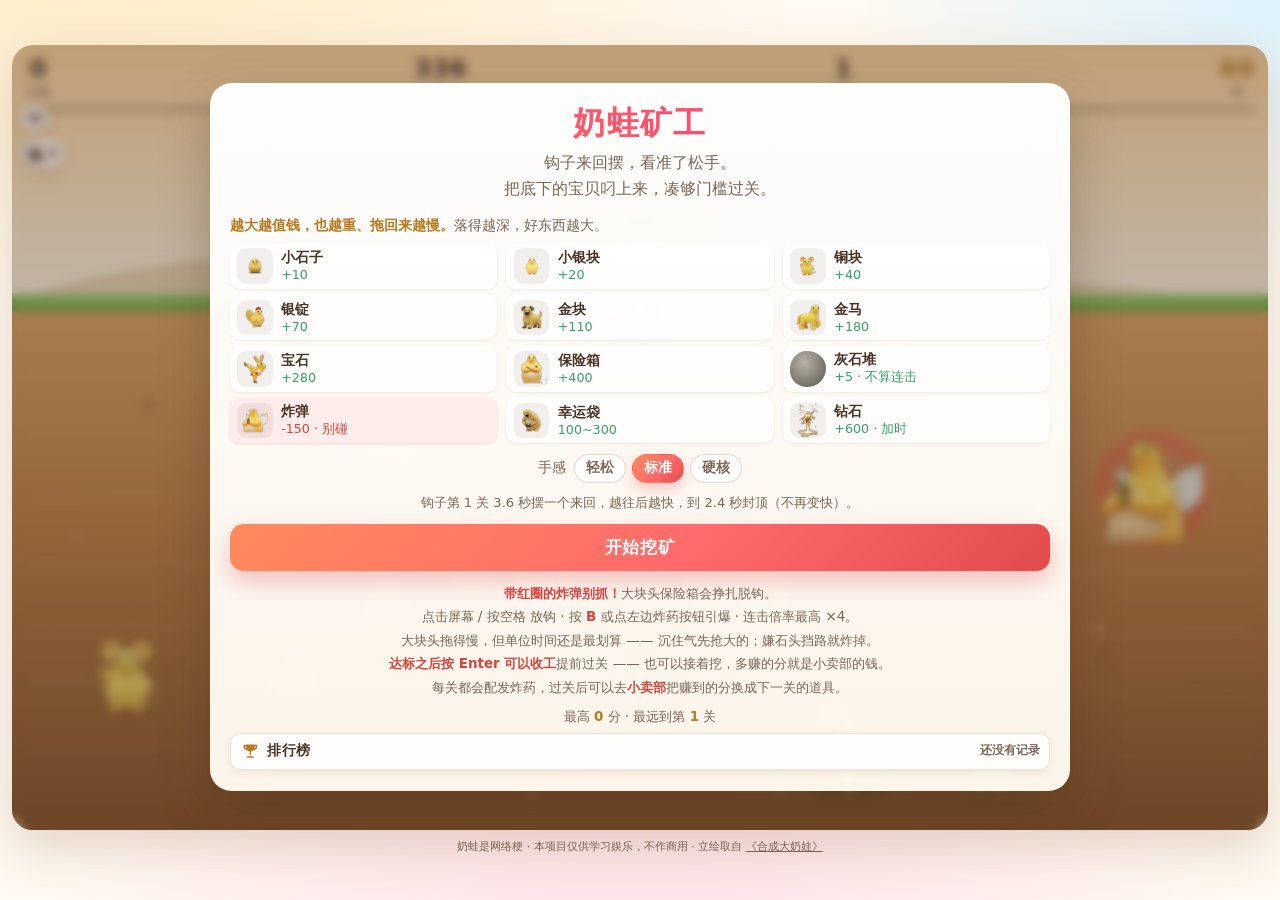
==== miner/index.html @ 50f3e69f "feat: 排行榜给每位玩家随机分一张奶蛙头像 - 头像池取矿区十只立绘，去掉灰石堆（没立绘）和炸弹天使   （语义是"别碰"，顶着它上榜像被扣了 150 分） - 本机玩家那一枚只分配一次、存 lo" ====
<!DOCTYPE html>
<html lang="zh-CN">
<head>
<meta charset="utf-8">
<meta name="viewport" content="width=device-width, initial-scale=1, maximum-scale=1, user-scalable=no, viewport-fit=cover">
<meta name="theme-color" content="#fff9f1">
<meta name="description" content="奶蛙矿工：国民小游戏「黄金矿工」的奶蛙版。甩钩抓宝，天使是炸弹别碰，大块头会挣脱。">
<title>奶蛙矿工 · 奶蛙小游戏</title>
<link rel="icon" type="image/webp" href="../assets/nai/nai01-blob.webp">
<link rel="stylesheet" href="style.css">
</head>
<body>
<div class="page">
  <main class="app">

    <!-- ============ 舞台 ============ -->
    <section class="stage-wrap" id="stageWrap">
      <div class="stage" id="stage">
        <canvas id="cv" role="img" aria-label="奶蛙矿工游戏舞台：奶蛙在洞口甩钩，抓取土层里的宝贝"></canvas>

        <!-- 顶部 HUD（不吃点击） -->
        <div class="hud" id="hud" aria-hidden="true">
          <div class="hud-row">
            <span class="stat"><b id="hudScore">0</b><small>分数</small></span>
            <span class="stat"><b id="hudTarget">0</b><small>目标</small></span>
            <span class="stat"><b id="hudLevel">1</b><small>关卡</small></span>
            <span class="stat time"><b id="hudTime">60</b><small>秒</small></span>
          </div>
          <div class="bar"><i id="barFill"></i></div>
        </div>

        <!-- 连击牌 -->
        <div class="combo-chip" id="comboChip" aria-hidden="true">
          <b id="comboNum">0</b><span>连击</span><em id="comboMult">×1</em>
        </div>

        <!-- 达标 = 可以收工了。
             这既是提示，也是按钮：达标之后玩家自己决定"现在过关"还是"再挖几钩攒小卖部的钱"。
             （旧版达标后只能干等，是玩家反馈里最刺眼的一条。） -->
        <button class="keep-hint" id="keepHint" type="button">
          <span class="kh-tick" aria-hidden="true">✓</span>
          <span class="kh-text">已达标 · 结余 <b id="keepNum">0</b></span>
          <span class="kh-go" id="keepGo">收工过关</span>
          <span class="kh-key" aria-hidden="true">Enter</span>
        </button>

        <!-- 静音开关 -->
        <button class="mute" id="btnMute" type="button" aria-label="静音开关">
          <svg viewBox="0 0 24 24" width="100%" height="100%" aria-hidden="true">
            <path class="mk-body" d="M4 9.5h3.2L12 5.4v13.2L7.2 14.5H4z" />
            <path class="mk-wave1" d="M15.2 9.2a4 4 0 0 1 0 5.6" fill="none" stroke-width="1.8" stroke-linecap="round" />
            <path class="mk-wave2" d="M17.8 6.6a7.6 7.6 0 0 1 0 10.8" fill="none" stroke-width="1.8" stroke-linecap="round" />
            <path class="mk-slash" d="M4.4 4.4l15.2 15.2" fill="none" stroke-width="2" stroke-linecap="round" />
          </svg>
        </button>

        <!-- 炸药：手里拉着东西时按一下，当场炸掉、绳子立刻回来 -->
        <button class="dyn" id="btnDyn" type="button" aria-label="引爆炸药">
          <span class="dyn-body">
            <svg viewBox="0 0 24 24" width="100%" height="100%" aria-hidden="true">
              <path class="dy-bomb" d="M13.4 8.6a6.2 6.2 0 1 1-3.4-1.9" fill="none" stroke-width="2.4" stroke-linecap="round"/>
              <circle class="dy-ball" cx="14.6" cy="15.4" r="6.2" />
              <path class="dy-fuse" d="M10.1 7.4c.6-2 2.2-2.9 3.9-2.1" fill="none" stroke-width="1.8" stroke-linecap="round"/>
              <circle class="dy-spark" cx="14.6" cy="4.6" r="1.5" />
            </svg>
          </span>
          <b id="dynNum">0</b>
          <span class="dyn-tip" id="dynTip">拉着东西时按这里（或 B 键）炸药</span>
        </button>

        <!-- ========== 开始 ========== -->
        <div class="overlay show" id="ovStart">
          <div class="ov-card">
            <div class="ov-title">奶蛙矿工</div>
            <p class="ov-sub">钩子来回摆，看准了松手。<br>把底下的宝贝叼上来，凑够门槛过关。</p>

            <p class="legend-lead"><b>越大越值钱，也越重、拖回来越慢。</b>落得越深，好东西越大。</p>
            <div class="legend" id="legend"></div>

            <div class="preset" id="preset">
              <span class="preset-label">手感</span>
              <button type="button" data-preset="relaxed">轻松</button>
              <button type="button" data-preset="standard" class="on">标准</button>
              <button type="button" data-preset="hard">硬核</button>
            </div>
            <p class="swing-note" id="swingNote"></p>

            <button class="btn primary big" id="btnStart" type="button">开始挖矿</button>
            <p class="ov-hint">
              <b>带红圈的炸弹别抓！</b>大块头保险箱会挣扎脱钩。<br>
              点击屏幕 / 按空格 放钩 · 按 <b>B</b> 或点左边炸药按钮引爆 · 连击倍率最高 ×4。<br>
              大块头拖得慢，但单位时间还是最划算 —— 沉住气先抢大的；嫌石头挡路就炸掉。<br>
              <b>达标之后按 Enter 可以收工</b>提前过关 —— 也可以接着挖，多赚的分就是小卖部的钱。<br>
              每关都会配发炸药，过关后可以去<b>小卖部</b>把赚到的分换成下一关的道具。
            </p>
            <p class="ov-best">最高 <b id="bestScore">0</b> 分 · 最远到第 <b id="bestLevel">1</b> 关</p>

            <button class="lb-entry" id="btnOpenBoard" type="button">
              <span class="lbe-badge" aria-hidden="true">
                <svg viewBox="0 0 24 24" width="100%" height="100%">
                  <path class="lbe-cup" d="M7 4h10v3.1a5 5 0 0 1-10 0V4z"/>
                  <path class="lbe-line" d="M7 5.1H4.9v1.3A3.3 3.3 0 0 0 7.9 9.6M17 5.1h2.1v1.3a3.3 3.3 0 0 1-3 3.2M12 12.1v3.4M8.8 18.6h6.4" fill="none" stroke-width="1.7" stroke-linecap="round"/>
                </svg>
              </span>
              <span class="lbe-txt">排行榜</span>
              <span class="lbe-meta" id="lbMeta">还没有记录</span>
            </button>
          </div>
        </div>

        <!-- ========== 暂停 ========== -->
        <div class="overlay" id="ovPause">
          <div class="ov-card">
            <div class="ov-title">歇一会儿</div>
            <p class="ov-sub">切走页面会自动暂停，回来接着挖。</p>
            <button class="btn primary big" id="btnResume" type="button">继续</button>
            <button class="btn ghost" id="btnQuit" type="button">重开一局</button>
          </div>
        </div>

        <!-- ========== 过关 ========== -->
        <div class="overlay" id="ovClear">
          <div class="ov-card">
            <div class="ov-title win" id="clearTitle">过关！</div>
            <p class="ov-sub" id="clearSub"></p>
            <div class="tally" id="clearTally"></div>
            <button class="btn primary big" id="btnNext" type="button">下一关</button>
          </div>
        </div>

        <!-- ========== 结束 ========== -->
        <div class="overlay" id="ovOver">
          <div class="ov-card">
            <div class="ov-title lose">没达标</div>
            <p class="ov-sub" id="overSub"></p>

            <!-- 上榜区：一局结束只记一条。没起过名的人在这里留名，
                 起过名的就直接显示名次（名字存在本机，下次自动沿用）。 -->
            <div class="lb-save" id="overLb">
              <div class="lb-save-top">
                <span class="lb-badge" id="overRankBadge">#1</span>
                <span class="ava lb-ava" id="overAva" aria-hidden="true"></span>
                <span class="lb-save-txt" id="overRankTxt"></span>
                <button class="lb-link" id="btnOverBoard" type="button">看榜</button>
              </div>
              <div class="lb-name-row" id="overNameRow">
                <input class="lb-name-input" id="overNameInput" type="text" maxlength="8"
                       placeholder="留个名，这条就算你的" autocomplete="off" spellcheck="false"
                       enterkeyhint="done" aria-label="你的名字">
                <button class="lb-save-btn" id="btnSaveName" type="button">上榜</button>
              </div>
              <p class="lb-name-hint" id="overNameHint"></p>
            </div>

            <div class="tally" id="overTally"></div>
            <p class="ov-best" id="overBest"></p>
            <button class="btn primary big" id="btnAgain" type="button">再来一局</button>
          </div>
        </div>

        <!-- ========== 排行榜 ==========
             三个榜看同一份记录，只是排序键不同（总分 / 关卡 / 连击）。
             名字是全机共用的一枚，改名会连带把"我的"记录一起改 ——
             否则改完名旧成绩还挂在旧名下，像两个人。
             头像同理但更硬：只在本机分配一次，跟着名字走、不随改名换脸。 -->
        <div class="overlay" id="ovBoard">
          <div class="ov-card">
            <div class="ov-title board">排行榜</div>
            <p class="ov-sub">这台设备上的成绩 · 一局记一条 · 头像随机分配</p>

            <div class="board-name">
              <span class="ava board-ava" id="boardAva" aria-hidden="true"></span>
              <label for="boardNameInput">我的名字</label>
              <input class="board-name-input" id="boardNameInput" type="text" maxlength="8"
                     placeholder="还没起名" autocomplete="off" spellcheck="false"
                     enterkeyhint="done">
              <span class="board-name-note" id="boardNameNote">改完自动保存</span>
            </div>

            <div class="board-tabs" id="boardTabs" role="tablist">
              <button type="button" data-board="score" class="on" role="tab">总分</button>
              <button type="button" data-board="level" role="tab">关卡</button>
              <button type="button" data-board="combo" role="tab">连击</button>
            </div>

            <ol class="board-list" id="boardList"></ol>
            <p class="board-empty" id="boardEmpty">榜上还是空的 —— 打完一局就会有一条。</p>

            <button class="btn primary" id="btnBoardClose" type="button">回去挖矿</button>
          </div>
        </div>

        <!-- ========== 小卖部 ========== -->
        <div class="overlay" id="ovShop">
          <div class="ov-card">
            <div class="ov-title shop">小卖部</div>
            <p class="ov-sub" id="shopSub"></p>

            <div class="shop-wallet">
              <span>手里 <b id="shopWallet">0</b></span>
              <span>门槛 <b id="shopTarget">0</b></span>
              <span class="hl">能动用 <b id="shopBudget">0</b></span>
            </div>

            <div class="shop-list" id="shopList"></div>

            <p class="shop-note">
              买的就是<b>手里的分</b>，而分就是门槛 —— 所以买得越多，达标越慢。
              东西也<b>只顶下一关</b>，不是永久升级。<br>
              一共花掉 <b id="shopSpent">0</b> 分 · 下一关会带 <b id="shopDyn">0</b> 发炸药。
            </p>

            <button class="btn primary big" id="btnShopGo" type="button">出发，进下一关</button>
          </div>
        </div>
      </div>
    </section>

    <p class="foot">
      奶蛙是网络梗 · 本项目仅供学习娱乐，不作商用 · 立绘取自
      <a href="https://yhsome.github.io/BigNaiWa/" target="_blank" rel="noopener">《合成大奶娃》</a>
    </p>
  </main>
</div>

<script src="../common/sfx.js"></script>
<script src="logic.js"></script>
<script src="game.js"></script>
</body>
</html>
---- miner/style.css ----
/* ============================================================
 * 奶蛙矿工 · 样式
 * 舞台比例由 JS 按布局写进 --arw / --arh：
 *   竖屏（手机）= 720 × 1280，横屏（电脑）= 1280 × 800。
 * 内部一律用 em 排版，em 的基准由 game.js 按舞台实际像素设置
 * → 任何屏幕比例都不变形，且横屏不会变成一坨巨大字号。
 * ============================================================ */

:root {
  --ink: #4a3325;
  --ink-soft: #7a6556;
  --cream: #fff7ec;
  --brand: #ff6b6b;
  --brand-dark: #e14b4b;
  --gold: #e8a33d;
  --gold-dark: #b97a1f;
  --good: #35a06b;
  --bad: #d8453f;
}

* { box-sizing: border-box; }
html, body { margin: 0; height: 100%; }
body {
  color: var(--ink);
  font-family: "PingFang SC", "Hiragino Sans GB", "Microsoft YaHei", system-ui, -apple-system, "Segoe UI", Roboto, sans-serif;
  background:
    radial-gradient(1200px 700px at 8% -12%, #ffe9bd 0%, transparent 60%),
    radial-gradient(900px 600px at 104% -6%, #d5f0ff 0%, transparent 55%),
    radial-gradient(1000px 780px at 50% 118%, #ffdbe6 0%, transparent 62%),
    #fff9f1;
  background-attachment: fixed;
  -webkit-text-size-adjust: 100%;
  overflow: hidden;
}

.page {
  height: 100dvh;
  display: flex;
  align-items: center;
  justify-content: center;
  padding: max(8px, env(safe-area-inset-top)) 10px max(8px, env(safe-area-inset-bottom));
}
.app {
  display: flex;
  flex-direction: column;
  align-items: center;
  gap: 0.5em;
  max-height: 100%;
}
.stage-wrap { display: flex; justify-content: center; }

/* ---------- 舞台 ---------- */
.stage {
  --arw: 720;
  --arh: 1280;
  position: relative;
  aspect-ratio: var(--arw) / var(--arh);
  height: min(calc(100dvh - 74px), calc((100vw - 24px) * var(--arh) / var(--arw)));
  width: auto;
  font-size: 18px;                 /* JS 会按舞台像素覆盖 */
  border-radius: 1.1em;
  overflow: hidden;
  box-shadow: 0 18px 50px rgba(126, 84, 44, .22), 0 0 0 1px rgba(255, 255, 255, .8) inset;
  touch-action: none;              /* 禁掉滑动/双击缩放，手感干净 */
  -webkit-user-select: none; user-select: none;
  -webkit-tap-highlight-color: transparent;
  cursor: pointer;
}
.stage canvas { display: block; width: 100%; height: 100%; }

/* ---------- HUD ---------- */
.hud {
  position: absolute; left: 0; right: 0; top: 0;
  padding: 0.55em 0.7em 0;
  pointer-events: none;
}
.hud-row { display: flex; align-items: flex-end; justify-content: space-between; gap: 0.4em; }
.stat { display: flex; flex-direction: column; align-items: center; line-height: 1.1; }
.stat b {
  font-size: 1.35em; font-weight: 700; letter-spacing: .01em;
  color: #4a3325; text-shadow: 0 1px 0 rgba(255, 255, 255, .9);
  font-variant-numeric: tabular-nums;
}
.stat small { font-size: .68em; color: var(--ink-soft); margin-top: .15em; }
.stat.time b { color: var(--gold-dark); }
.stat.time.urgent b { color: var(--bad); }
.stat.time.urgent { animation: breathe .7s ease-in-out infinite; }

.bar {
  margin-top: 0.35em; height: 0.55em; border-radius: 99px;
  background: rgba(74, 51, 37, .16);
  box-shadow: inset 0 1px 2px rgba(74, 51, 37, .18);
  overflow: hidden;
}
.bar i {
  display: block; height: 100%; width: 0;
  border-radius: 99px;
  background: linear-gradient(90deg, #ffc46b, var(--gold) 60%, var(--gold-dark));
  transition: width .22s cubic-bezier(.22, 1, .36, 1);
}
.bar.full i { background: linear-gradient(90deg, #7ddfa8, var(--good)); }

/* ---------- 连击牌 ---------- */
.combo-chip {
  position: absolute; right: 0.7em; top: 4.5em;
  display: flex; align-items: baseline; gap: .18em;
  padding: .28em .6em; border-radius: 99px;
  background: rgba(255, 255, 255, .92);
  color: var(--brand-dark);
  font-size: .8em; font-weight: 700;
  box-shadow: 0 6px 16px rgba(126, 84, 44, .18);
  opacity: 0; transform: scale(.7) translateY(-4px);
  transition: opacity .18s, transform .18s cubic-bezier(.22, 1, .36, 1);
  pointer-events: none;
}
.combo-chip.show { opacity: 1; transform: scale(1) translateY(0); }
.combo-chip b { font-size: 1.5em; color: var(--brand); font-variant-numeric: tabular-nums; }
.combo-chip em {
  font-style: normal; font-size: .95em; color: #fff;
  background: linear-gradient(135deg, #ff8a5b, var(--brand) 55%, var(--brand-dark));
  padding: .1em .45em; border-radius: 99px; margin-left: .15em;
}
.combo-chip.hot { animation: pop .28s ease-out; }

/* ---------- 静音 ---------- */
.mute {
  position: absolute; left: 0.7em; top: 4.5em;
  width: 2em; height: 2em; padding: .32em;
  border: 0; border-radius: 50%; cursor: pointer;
  background: rgba(255, 255, 255, .9);
  box-shadow: 0 6px 16px rgba(126, 84, 44, .18);
}
.mute .mk-body { fill: var(--ink); }
.mute .mk-wave1, .mute .mk-wave2 { stroke: var(--ink); }
.mute .mk-slash { stroke: var(--bad); opacity: 0; }
.mute.off .mk-wave1, .mute.off .mk-wave2 { opacity: 0; }
.mute.off .mk-slash { opacity: 1; }

/* ---------- 炸药 ---------- */
/*
 * 放在静音下面，都在"天空"里（天空没有可抓的东西），
 * 这样按钮绝不会盖住土层里的宝物导致误抓。
 */
.dyn {
  position: absolute; left: 0.7em; top: 7.1em;
  display: flex; align-items: center; gap: .12em;
  padding: .3em .55em .3em .3em; border: 0; cursor: pointer;
  border-radius: 99px;
  background: rgba(255, 255, 255, .9);
  box-shadow: 0 6px 16px rgba(126, 84, 44, .18);
  transition: transform .16s cubic-bezier(.22, 1, .36, 1), box-shadow .16s, background .16s;
}
.dyn .dyn-body { width: 1.5em; height: 1.5em; display: block; }
.dyn .dy-ball { fill: #4a3325; }
.dyn .dy-bomb, .dyn .dy-fuse { stroke: #4a3325; }
.dyn .dy-spark { fill: var(--gold); }
.dyn b {
  font-size: .95em; font-weight: 700; color: var(--ink);
  font-variant-numeric: tabular-nums; min-width: .8em; text-align: center;
}
/* 手里拉着东西 → 亮起来（"现在按有用"的提示） */
.dyn.armed {
  background: linear-gradient(135deg, #ffd66b, #ff9f43);
  box-shadow: 0 0 0 3px rgba(255, 159, 67, .45), 0 8px 20px rgba(225, 120, 20, .35);
  animation: dynPulse 1s ease-in-out infinite;
}
.dyn.armed .dy-ball { fill: #7a3b06; }
.dyn.armed .dy-bomb, .dyn.armed .dy-fuse { stroke: #7a3b06; }
.dyn.armed b { color: #7a3b06; }
.dyn.armed .dy-spark { fill: #fff3c4; }
/* 用光了 */
.dyn.empty { opacity: .45; cursor: not-allowed; }
/* 空响（手里没东西 / 没子弹了）：抖一下 */
.dyn.nope { animation: dynNope .3s ease-out; }

.dyn-tip {
  position: absolute; left: 0; top: 2.3em;
  white-space: nowrap; font-size: .6em; font-weight: 600;
  color: var(--ink-soft); background: rgba(255, 255, 255, .92);
  padding: .3em .5em; border-radius: .5em;
  box-shadow: 0 4px 12px rgba(126, 84, 44, .16);
  opacity: 0; pointer-events: none; transition: opacity .2s;
}
.dyn.nope .dyn-tip { opacity: 1; }

/* ---------- 达标 / 收工按钮 ----------
 * 一个东西两个身份：既是"你已经达标了"的提示，也是"提前结束这一关"的按钮。
 * 所以它必须是 button（能点、能聚焦、能 hover），不能是原来的那个 div。 */
.keep-hint {
  position: absolute; left: 50%; top: 5.5em; transform: translate(-50%, -6px);
  display: flex; align-items: center; gap: .45em;
  padding: .3em .4em .3em .75em; border: 0; border-radius: 99px;
  background: rgba(53, 160, 107, .95);
  color: #fff; font: inherit; font-size: .66em; font-weight: 700;
  white-space: nowrap; cursor: pointer;
  box-shadow: 0 6px 16px rgba(53, 160, 107, .32);
  opacity: 0; pointer-events: none;
  transition: opacity .22s, transform .22s cubic-bezier(.22, 1, .36, 1), box-shadow .18s;
  z-index: 3;
}
.keep-hint.show {
  opacity: 1; pointer-events: auto; transform: translate(-50%, 0);
  animation: cashReady .9s ease-in-out .25s 3;   /* 只闪三下，不永久抖 —— 别抢画面 */
}
.keep-hint:hover { box-shadow: 0 8px 22px rgba(53, 160, 107, .5); }
.keep-hint:active { transform: translate(-50%, 1px) scale(.985); }
.keep-hint b { color: #fff8c9; font-variant-numeric: tabular-nums; }
/* 锁上：分数够了但"本关的活儿"还没干完（吃老本的盈余顶不了） */
.keep-hint.locked {
  background: rgba(96, 104, 118, .95);
  box-shadow: 0 6px 16px rgba(0, 0, 0, .22);
  cursor: default; animation: none;
}
.keep-hint.locked .kh-go { background: rgba(255, 255, 255, .18); color: #eef2f6; }
.keep-hint.locked .kh-key { display: none; }
.kh-tick { font-size: 1.05em; line-height: 1; }
.kh-go {
  padding: .22em .7em; border-radius: 99px;
  background: #fff8c9; color: #17603f;
  font-weight: 800; letter-spacing: .02em;
}
.kh-key {
  padding: .18em .45em; border-radius: .4em;
  background: rgba(0, 0, 0, .2); color: rgba(255, 255, 255, .8);
  font-size: .82em; font-weight: 700; letter-spacing: .04em;
}
@keyframes cashReady {
  0%, 100% { transform: translate(-50%, 0) scale(1); }
  50% { transform: translate(-50%, 0) scale(1.045); }
}

/* ---------- 动画 ---------- */
@keyframes dynNope {
  0%, 100% { transform: translateX(0); }
  25% { transform: translateX(-3px) rotate(-4deg); }
  75% { transform: translateX(3px) rotate(4deg); }
}
@keyframes dynPulse {
  0%, 100% { transform: scale(1); }
  50% { transform: scale(1.07); }
}

/* ---------- 覆盖层 ---------- */
.overlay {
  position: absolute; inset: 0;
  display: none; align-items: center; justify-content: center;
  padding: 0.9em;
  background: rgba(74, 51, 37, .34);
  -webkit-backdrop-filter: blur(5px); backdrop-filter: blur(5px);
  z-index: 5;
}
.overlay.show { display: flex; }
.ov-card {
  width: 100%; max-height: 100%; overflow-y: auto;
  padding: 1.1em 1.05em 1.15em;
  border-radius: 1.15em;
  background: linear-gradient(180deg, rgba(255, 255, 255, .98), rgba(255, 248, 238, .98));
  box-shadow: 0 20px 50px rgba(70, 44, 20, .3);
  text-align: center;
  animation: cardIn .3s cubic-bezier(.22, 1, .36, 1);
}
.ov-title {
  font-size: 1.7em; font-weight: 700; letter-spacing: .04em; line-height: 1.2;
  background: linear-gradient(100deg, #ff7a59, #ff4d6d 55%, #b13bff);
  -webkit-background-clip: text; background-clip: text; color: transparent;
}
.ov-title.win { background: linear-gradient(100deg, #4fc78a, #1d9e75 60%, #0f6e56); -webkit-background-clip: text; background-clip: text; }
.ov-title.lose { background: linear-gradient(100deg, #ff8f6b, #e14b4b 60%, #a32d2d); -webkit-background-clip: text; background-clip: text; }
.ov-sub { margin: .5em 0 .75em; font-size: .84em; line-height: 1.66; color: var(--ink-soft); }

/* 图鉴 */
.legend-lead {
  margin: 0 0 .45em; font-size: .76em; line-height: 1.6;
  color: var(--ink-soft); text-align: left;
}
.legend-lead b { color: var(--gold-dark); }
.legend {
  display: grid; grid-template-columns: 1fr 1fr; gap: .3em .5em;
  margin: 0 0 .55em; text-align: left;
}
.legend li {
  display: flex; align-items: center; gap: .45em;
  padding: .28em .4em; border-radius: .55em;
  background: rgba(255, 255, 255, .8);
  box-shadow: 0 1px 3px rgba(126, 84, 44, .1);
}
.legend .thumb {
  flex: 0 0 auto; width: 1.9em; height: 1.9em;
  display: grid; place-items: center; border-radius: .5em;
  overflow: hidden;
  /* 图例在白卡上，立绘偏浅色，不垫底会糊成一片。
     这里只垫一层极淡的中性暖灰（不是彩色底板），只为让轮廓看得清。 */
  background: rgba(74, 51, 37, .075);
}
/* 盒子里图片的大小按体型走（JS 给 width/height 百分比）：越值钱的那格填得越满 */
.legend .thumb img { object-fit: contain; }
.legend .thumb.rock {
  background: radial-gradient(ellipse at 40% 32%, #b9b3a6, #6f6a5f 78%) !important;
  border-radius: 46% 54% 52% 48% / 52% 48% 54% 46%;
}
.legend .txt { display: flex; flex-direction: column; min-width: 0; }
.legend .txt b { font-size: .74em; font-weight: 700; white-space: nowrap; overflow: hidden; text-overflow: ellipsis; }
.legend .txt small { font-size: .68em; color: var(--ink-soft); }
.legend .txt small.plus { color: var(--good); }
.legend .txt small.minus { color: var(--bad); }
.legend li.danger { background: rgba(255, 236, 236, .95); box-shadow: 0 1px 3px rgba(216, 69, 63, .18); }

/* 摆动速度说明（开始页） */
.swing-note {
  margin: -.35em 0 .75em; font-size: .7em; line-height: 1.6; color: var(--ink-soft);
}

/* 手感档位 */
.preset {
  display: flex; align-items: center; justify-content: center; gap: .3em;
  margin: 0 0 .8em;
}
.preset-label { font-size: .74em; color: var(--ink-soft); margin-right: .15em; }
.preset button {
  font: inherit; font-size: .75em; font-weight: 600;
  padding: .32em .8em; border-radius: 99px; cursor: pointer;
  border: 1px solid rgba(126, 84, 44, .22);
  background: #fff; color: var(--ink-soft);
  transition: all .2s;
}
.preset button.on {
  color: #fff; border-color: transparent;
  background: linear-gradient(135deg, #ff8a5b, var(--brand) 55%, var(--brand-dark));
  box-shadow: 0 6px 14px rgba(225, 75, 75, .3);
}

/* 按钮 */
.btn {
  display: block; width: 100%; font: inherit;
  padding: .68em 1em; border: 0; border-radius: .8em; cursor: pointer;
  font-size: .92em; font-weight: 700; letter-spacing: .04em;
  transition: transform .18s cubic-bezier(.22, 1, .36, 1), box-shadow .18s;
}
.btn.primary {
  color: #fff;
  background: linear-gradient(135deg, #ff8a5b, var(--brand) 55%, var(--brand-dark));
  box-shadow: 0 10px 22px rgba(225, 75, 75, .32);
}
.btn.primary:active { transform: scale(.97); }
.btn.big { animation: breathe 2.4s ease-in-out infinite; }
.btn.ghost {
  margin-top: .45em; color: var(--ink-soft); background: rgba(126, 84, 44, .09);
  font-size: .82em; font-weight: 600;
}
.btn:focus-visible { outline: 3px solid var(--brand); outline-offset: 2px; }

.ov-hint { margin: .8em 0 0; font-size: .72em; line-height: 1.75; color: var(--ink-soft); }
.ov-hint b { color: var(--bad); }
.ov-best { margin: .6em 0 0; font-size: .72em; color: var(--ink-soft); }
.ov-best b { color: var(--gold-dark); }

/* 战报 */
.tally {
  display: grid; grid-template-columns: 1fr 1fr; gap: .35em .5em;
  margin: .2em 0 .9em;
}
.tally span {
  display: flex; align-items: baseline; justify-content: space-between;
  gap: .3em; padding: .38em .55em; border-radius: .5em;
  background: rgba(126, 84, 44, .07);
  font-size: .72em; color: var(--ink-soft);
}
.tally span b { font-size: 1.25em; color: var(--ink); font-variant-numeric: tabular-nums; }
.tally span.good b { color: var(--good); }
.tally span.bad b { color: var(--bad); }

.foot {
  margin: 0; font-size: 11px; line-height: 1.6; color: var(--ink-soft);
  text-align: center; max-width: 100%;
}
.foot a { color: inherit; }

/* ---------- 小卖部 ---------- */
.ov-title.shop {
  background: linear-gradient(100deg, #f0a93b, #d98324 55%, #a95f12);
  -webkit-background-clip: text; background-clip: text;
}
.shop-wallet {
  display: flex; justify-content: space-between; gap: .4em;
  margin: 0 0 .7em; padding: .42em .6em; border-radius: .6em;
  background: rgba(126, 84, 44, .08);
  font-size: .74em; color: var(--ink-soft);
}
.shop-wallet b { color: var(--ink); font-variant-numeric: tabular-nums; }
.shop-wallet .hl { color: var(--gold-dark); }
.shop-wallet .hl b { color: var(--gold-dark); }

.shop-list { display: grid; grid-template-columns: 1fr; gap: .5em; margin: 0 0 .7em; text-align: left; }
.shop-item {
  padding: .6em .7em .65em; border-radius: .7em;
  background: rgba(255, 255, 255, .92);
  box-shadow: 0 2px 8px rgba(126, 84, 44, .12);
  border: 1px solid rgba(126, 84, 44, .1);
}
.shop-item.off { opacity: .62; }
.si-head { display: flex; align-items: center; gap: .4em; }
.si-head b { font-size: .86em; font-weight: 700; }
.si-tag {
  font-style: normal; font-size: .62em; font-weight: 700; color: #fff;
  background: linear-gradient(135deg, #ffb347, #e8912a);
  padding: .12em .45em; border-radius: 99px;
}
.si-owned { font-size: .64em; color: var(--good); font-weight: 700; }
.si-price {
  margin-left: auto; font-size: .84em; font-weight: 700; color: var(--gold-dark);
  font-variant-numeric: tabular-nums;
}
.si-price i { font-style: normal; font-size: .78em; margin-right: .05em; }
.si-desc { margin: .35em 0 0; font-size: .72em; line-height: 1.6; color: var(--ink); }
.si-hint { margin: .2em 0 0; font-size: .66em; line-height: 1.55; color: var(--ink-soft); }
.si-why { margin: .22em 0 0; font-size: .66em; line-height: 1.5; color: var(--bad); }
.si-buy {
  display: block; width: 100%; margin-top: .5em;
  font: inherit; font-size: .76em; font-weight: 700; letter-spacing: .04em;
  padding: .42em 1em; border: 0; border-radius: .6em; cursor: pointer;
  color: #fff; background: linear-gradient(135deg, #ffb347, #e8912a);
  box-shadow: 0 6px 14px rgba(232, 145, 42, .3);
  transition: transform .16s cubic-bezier(.22, 1, .36, 1), box-shadow .16s;
}
.si-buy:active { transform: scale(.97); }
.si-buy.off {
  background: rgba(126, 84, 44, .12); color: var(--ink-soft);
  box-shadow: none; cursor: not-allowed;
}
.shop-note {
  margin: 0 0 .8em; font-size: .68em; line-height: 1.7;
  color: var(--ink-soft); text-align: left;
}
.shop-note b { color: var(--gold-dark); }

/* ---------- 排行榜 ----------
 * 两个入口共用一套视觉：开始页底部一枚胶囊（排行榜），结算卡上一块上榜区。
 * 榜单本身是 <ol>，名次用圆牌而不是"1."—— 数字列表在窄屏上容易被挤成两行。
 */
.lb-entry {
  display: flex; align-items: center; gap: .45em;
  width: 100%; margin: .55em 0 0; padding: .5em .7em;
  font: inherit; font-size: .74em; color: var(--ink);
  background: rgba(255, 255, 255, .9);
  border: 1px solid rgba(126, 84, 44, .16);
  border-radius: .7em; cursor: pointer;
  box-shadow: 0 2px 8px rgba(126, 84, 44, .1);
  transition: transform .16s cubic-bezier(.22, 1, .36, 1), box-shadow .16s, border-color .16s;
}
.lb-entry:hover { border-color: rgba(232, 163, 61, .5); box-shadow: 0 6px 16px rgba(126, 84, 44, .16); }
.lb-entry:active { transform: scale(.985); }
.lb-entry:focus-visible { outline: 3px solid var(--brand); outline-offset: 2px; }
.lbe-badge { flex: 0 0 auto; width: 1.5em; height: 1.5em; color: var(--gold-dark); }
.lbe-cup { fill: currentColor; }
.lbe-line { stroke: currentColor; }
.lbe-txt { font-weight: 700; letter-spacing: .04em; }
.lbe-meta {
  margin-left: auto; min-width: 0;
  font-size: .86em; font-weight: 600; color: var(--ink-soft);
  white-space: nowrap; overflow: hidden; text-overflow: ellipsis;
}

/* ---------- 玩家头像 ----------
   十张奶蛙立绘全是黄色系，靠圆底那层 tint 区分（tint 取自矿区里同一只蛙）；
   立绘自带一点底部投影，稍微放大一点填满圆，不然四周留一圈空。 */
.ava {
  flex: 0 0 auto; position: relative;
  width: 1.8em; height: 1.8em; display: block; overflow: hidden;
  border-radius: 50%;
  background: radial-gradient(circle at 34% 26%, #fff 0%, var(--ava-tint, #ffe6a8) 76%);
  box-shadow: 0 0 0 1px rgba(126, 84, 44, .16) inset, 0 1px 3px rgba(126, 84, 44, .18);
}
.ava img {
  position: absolute; left: 50%; top: 52%;
  width: 124%; height: 124%;
  transform: translate(-50%, -50%);
  object-fit: contain; display: block;
}

/* 结算卡上的上榜区 */
.lb-save {
  margin: 0 0 .8em; padding: .6em .65em;
  border-radius: .7em; text-align: left;
  background: linear-gradient(180deg, rgba(255, 247, 231, .98), rgba(255, 251, 243, .98));
  border: 1px solid rgba(232, 163, 61, .3);
}
.lb-save.podium {
  background: linear-gradient(180deg, #fff4d6, #fffaf0);
  box-shadow: 0 0 0 1px rgba(232, 163, 61, .45) inset, 0 6px 18px rgba(232, 163, 61, .18);
}
.lb-save-top { display: flex; align-items: center; gap: .45em; }
/* 结算卡窄，头像比榜单行小一号，别把名次文案挤成两行 */
.lb-ava { width: 1.5em; height: 1.5em; }
.lb-badge {
  flex: 0 0 auto; min-width: 2.4em; padding: .12em .35em;
  border-radius: 99px; text-align: center;
  font-size: .68em; font-weight: 800; letter-spacing: .02em;
  font-variant-numeric: tabular-nums;
  color: #7a4a06; background: linear-gradient(135deg, #ffd76b, #e8a33d);
  box-shadow: 0 2px 6px rgba(232, 163, 61, .35);
}
.lb-badge.none { color: var(--ink-soft); background: rgba(126, 84, 44, .12); box-shadow: none; }
/* 名次徽章跟榜单里的圆牌同色：金 / 银 / 铜 / 其余中性 —— 第 7 名不该顶着一块金牌 */
.lb-badge.silver { color: #48525c; background: linear-gradient(135deg, #e6eaef, #b9c2ca); box-shadow: 0 2px 6px rgba(140, 150, 160, .3); }
.lb-badge.bronze { color: #6b3d18; background: linear-gradient(135deg, #f2d0a9, #c98d5a); box-shadow: 0 2px 6px rgba(201, 141, 90, .3); }
.lb-badge.plain { color: var(--ink-soft); background: rgba(126, 84, 44, .12); box-shadow: none; }
.lb-save-txt { flex: 1 1 auto; min-width: 0; font-size: .72em; font-weight: 600; color: var(--ink); line-height: 1.4; }
.lb-save-txt b { color: var(--gold-dark); font-variant-numeric: tabular-nums; }
.lb-link {
  flex: 0 0 auto; font: inherit; font-size: .64em; font-weight: 700;
  color: var(--ink-soft); background: none; border: 0; cursor: pointer;
  padding: .3em .2em; text-decoration: underline; text-underline-offset: .18em;
}
.lb-link:hover { color: var(--gold-dark); }

.lb-name-row { display: flex; gap: .35em; margin-top: .5em; }
.lb-name-row[hidden] { display: none; }
.lb-name-input, .board-name-input {
  flex: 1 1 auto; min-width: 0;
  font: inherit; font-size: .76em; color: var(--ink);
  padding: .45em .6em; border-radius: .55em;
  border: 1px solid rgba(126, 84, 44, .22);
  background: #fff; outline: none;
  transition: border-color .16s, box-shadow .16s;
}
.lb-name-input::placeholder, .board-name-input::placeholder { color: rgba(122, 101, 86, .6); }
.lb-name-input:focus, .board-name-input:focus {
  border-color: var(--gold); box-shadow: 0 0 0 3px rgba(232, 163, 61, .18);
}
.lb-name-input.bad { border-color: var(--bad); animation: dynNope .3s ease-out; }
.lb-save-btn {
  flex: 0 0 auto; font: inherit; font-size: .74em; font-weight: 700; letter-spacing: .02em;
  padding: .45em .9em; border: 0; border-radius: .55em; cursor: pointer; color: #fff;
  background: linear-gradient(135deg, #ffb347, #e8912a);
  box-shadow: 0 4px 12px rgba(232, 145, 42, .3);
}
.lb-save-btn:active { transform: scale(.97); }
.lb-name-hint { margin: .38em 0 0; font-size: .62em; line-height: 1.55; color: var(--ink-soft); }

/* 排行榜浮层 */
.ov-title.board {
  background: linear-gradient(100deg, #ffb347, #e8912a 55%, #b26a12);
  -webkit-background-clip: text; background-clip: text;
}
.board-name {
  display: flex; align-items: center; gap: .4em;
  margin: 0 0 .6em; padding: .35em .5em;
  border-radius: .6em; background: rgba(126, 84, 44, .07);
}
.board-name label { flex: 0 0 auto; font-size: .68em; font-weight: 700; color: var(--ink-soft); }
.board-ava { width: 1.65em; height: 1.65em; }
.board-name-input { font-size: .74em; padding: .35em .55em; }
.board-name-note { flex: 0 0 auto; font-size: .6em; color: var(--ink-soft); }

.board-tabs { display: flex; gap: .25em; margin: 0 0 .55em; padding: .22em; border-radius: 99px; background: rgba(126, 84, 44, .09); }
.board-tabs button {
  flex: 1 1 0; font: inherit; font-size: .72em; font-weight: 700;
  padding: .34em .2em; border: 0; border-radius: 99px; cursor: pointer;
  color: var(--ink-soft); background: transparent; transition: all .18s;
}
.board-tabs button.on {
  color: #fff;
  background: linear-gradient(135deg, #ffb347, #e8912a);
  box-shadow: 0 4px 10px rgba(232, 145, 42, .28);
}

.board-list { list-style: none; margin: 0 0 .7em; padding: 0; display: grid; gap: .28em; text-align: left; }
.bl-row {
  display: flex; align-items: center; gap: .42em;
  padding: .34em .5em; border-radius: .55em;
  background: rgba(126, 84, 44, .055);
}
.bl-row.me { background: linear-gradient(90deg, rgba(255, 196, 107, .3), rgba(255, 246, 226, .55)); box-shadow: 0 0 0 1px rgba(232, 163, 61, .4) inset; }
.bl-rank {
  flex: 0 0 auto; width: 1.55em; height: 1.55em;
  display: grid; place-items: center; border-radius: 50%;
  font-size: .66em; font-weight: 800; color: var(--ink-soft);
  background: rgba(126, 84, 44, .1); font-variant-numeric: tabular-nums;
}
.bl-row.p1 .bl-rank { color: #7a4a06; background: linear-gradient(135deg, #ffd76b, #e8a33d); }
.bl-row.p2 .bl-rank { color: #48525c; background: linear-gradient(135deg, #e6eaef, #b9c2ca); }
.bl-row.p3 .bl-rank { color: #6b3d18; background: linear-gradient(135deg, #f2d0a9, #c98d5a); }
.bl-ava { width: 1.65em; height: 1.65em; }
.bl-who { flex: 1 1 auto; min-width: 0; display: flex; flex-direction: column; line-height: 1.25; }
.bl-who b { font-size: .76em; font-weight: 700; white-space: nowrap; overflow: hidden; text-overflow: ellipsis; }
.bl-who small { font-size: .62em; color: var(--ink-soft); white-space: nowrap; overflow: hidden; text-overflow: ellipsis; }
.bl-val { flex: 0 0 auto; font-size: .92em; font-weight: 800; color: var(--gold-dark); font-variant-numeric: tabular-nums; }
.bl-val small { font-size: .58em; font-weight: 700; color: var(--ink-soft); margin-left: .12em; }
.board-empty { margin: 0 0 .9em; font-size: .72em; line-height: 1.6; color: var(--ink-soft); }
.board-empty[hidden] { display: none; }

/* ---------- 动画 ---------- */
@keyframes breathe { 0%, 100% { transform: scale(1); } 50% { transform: scale(1.035); } }
@keyframes pop { 0% { transform: scale(1); } 40% { transform: scale(1.16); } 100% { transform: scale(1); } }
@keyframes cardIn { from { opacity: 0; transform: translateY(14px) scale(.96); } to { opacity: 1; transform: none; } }

/* ---------- 横屏（电脑）----------
 * 舞台本来就更宽，卡片里的内容应该横向铺开而不是拉长成一列。
 * 注意：这里判的是"舞台比例"，不是视口比例，和 JS 选布局的逻辑保持一致。 */
@media (min-aspect-ratio: 6/5) {
  .legend { grid-template-columns: repeat(3, 1fr); }
  .shop-list { grid-template-columns: repeat(3, 1fr); }
  .tally { grid-template-columns: repeat(3, 1fr); }
  .ov-card { max-width: 46em; }
}

@media (prefers-reduced-motion: reduce) {
  .btn.big, .stat.time.urgent, .dyn.armed { animation: none !important; }
  .ov-card { animation: none; }
}

/* 很矮的横屏：把底部说明藏掉，优先保住舞台 */
@media (max-height: 560px) {
  .foot { display: none; }
  .stage { height: calc(100dvh - 22px); }
}
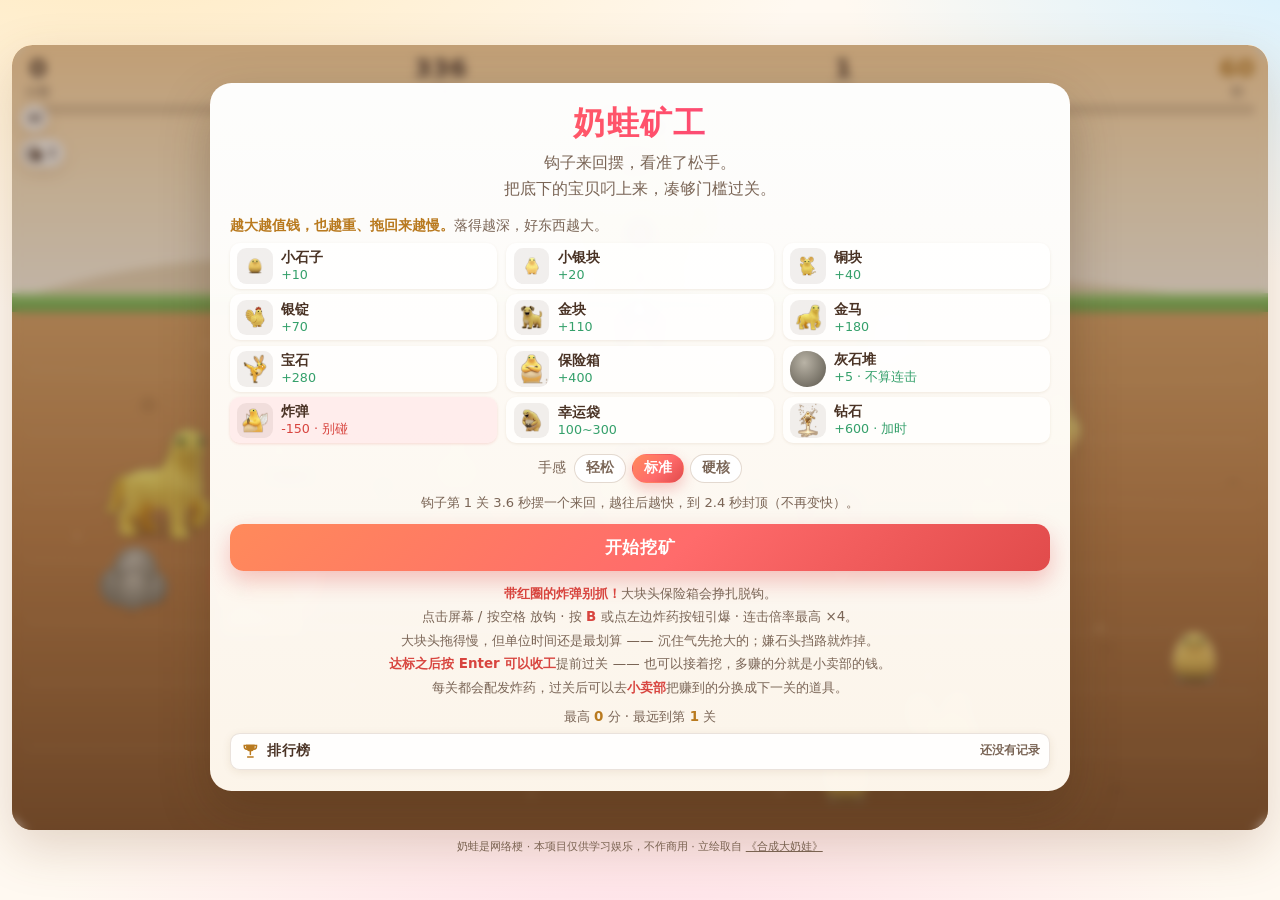
==== commit b9d02ccb: "feat: 接云端全服榜（不登录），连不上自动退回本机榜 云服务：WorkBuddy 托管 PostgreSQL，表 miner_scores - 只开 SELECT + INSERT，UPDATE " ====
--- a/miner/index.html
+++ b/miner/index.html
@@ -166,7 +166,7 @@
         <div class="overlay" id="ovBoard">
           <div class="ov-card">
             <div class="ov-title board">排行榜</div>
-            <p class="ov-sub">这台设备上的成绩 · 一局记一条 · 头像随机分配</p>
+            <p class="ov-sub" id="boardSub">这台设备上的成绩 · 一局记一条 · 头像随机分配</p>
 
             <div class="board-name">
               <span class="ava board-ava" id="boardAva" aria-hidden="true"></span>
@@ -225,6 +225,7 @@
 
 <script src="../common/sfx.js"></script>
 <script src="logic.js"></script>
+<script src="cloud.js"></script>
 <script src="game.js"></script>
 </body>
 </html>
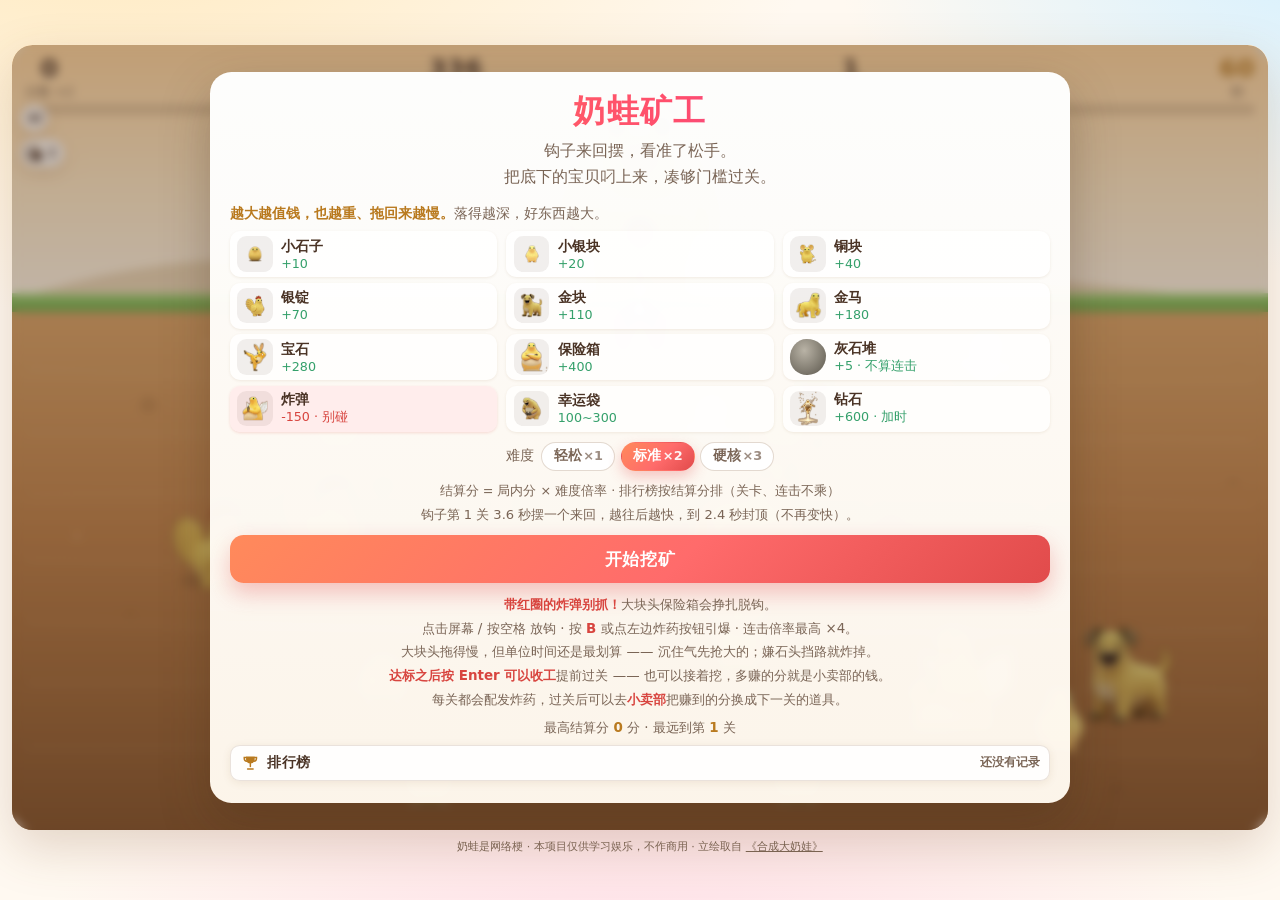
==== commit 40fbc57c: "feat: 排行榜按难度换算结算分（轻松 ×1 / 标准 ×2 / 硬核 ×3） 三档难度不是同一把尺子：硬核开局就少 10 秒、摆动更快、目标更高， 局内分天然更低。原来一张榜直接比局内分，等于劝人" ====
--- a/miner/index.html
+++ b/miner/index.html
@@ -21,7 +21,7 @@
         <!-- 顶部 HUD（不吃点击） -->
         <div class="hud" id="hud" aria-hidden="true">
           <div class="hud-row">
-            <span class="stat"><b id="hudScore">0</b><small>分数</small></span>
+            <span class="stat"><b id="hudScore">0</b><small id="hudScoreUnit">分数</small></span>
             <span class="stat"><b id="hudTarget">0</b><small>目标</small></span>
             <span class="stat"><b id="hudLevel">1</b><small>关卡</small></span>
             <span class="stat time"><b id="hudTime">60</b><small>秒</small></span>
@@ -78,11 +78,12 @@
             <div class="legend" id="legend"></div>
 
             <div class="preset" id="preset">
-              <span class="preset-label">手感</span>
-              <button type="button" data-preset="relaxed">轻松</button>
-              <button type="button" data-preset="standard" class="on">标准</button>
-              <button type="button" data-preset="hard">硬核</button>
-            </div>
+              <span class="preset-label">难度</span>
+              <button type="button" data-preset="relaxed">轻松<b>×1</b></button>
+              <button type="button" data-preset="standard" class="on">标准<b>×2</b></button>
+              <button type="button" data-preset="hard">硬核<b>×3</b></button>
+            </div>
+            <p class="preset-note">结算分 = 局内分 × 难度倍率 · 排行榜按结算分排（关卡、连击不乘）</p>
             <p class="swing-note" id="swingNote"></p>
 
             <button class="btn primary big" id="btnStart" type="button">开始挖矿</button>
@@ -93,7 +94,7 @@
               <b>达标之后按 Enter 可以收工</b>提前过关 —— 也可以接着挖，多赚的分就是小卖部的钱。<br>
               每关都会配发炸药，过关后可以去<b>小卖部</b>把赚到的分换成下一关的道具。
             </p>
-            <p class="ov-best">最高 <b id="bestScore">0</b> 分 · 最远到第 <b id="bestLevel">1</b> 关</p>
+            <p class="ov-best">最高结算分 <b id="bestScore">0</b> 分 · 最远到第 <b id="bestLevel">1</b> 关</p>
 
             <button class="lb-entry" id="btnOpenBoard" type="button">
               <span class="lbe-badge" aria-hidden="true">
@@ -182,6 +183,7 @@
               <button type="button" data-board="level" role="tab">关卡</button>
               <button type="button" data-board="combo" role="tab">连击</button>
             </div>
+            <p class="board-note">总分榜比的是<b>结算分</b>：局内分 × 难度倍率（轻松 1 / 标准 2 / 硬核 3）。</p>
 
             <ol class="board-list" id="boardList"></ol>
             <p class="board-empty" id="boardEmpty">榜上还是空的 —— 打完一局就会有一条。</p>
--- a/miner/style.css
+++ b/miner/style.css
@@ -328,6 +328,16 @@
   background: linear-gradient(135deg, #ff8a5b, var(--brand) 55%, var(--brand-dark));
   box-shadow: 0 6px 14px rgba(225, 75, 75, .3);
 }
+/* 倍率就写在档位上：选难度之前先知道这一档值多少分，
+  免得打完一局才发现"原来硬核是 ×3"。 */
+.preset button b {
+  font-size: .92em; font-weight: 800; margin-left: .14em; opacity: .74;
+}
+.preset button.on b { opacity: .92; }
+.preset-note {
+  margin: -.42em 0 .7em; font-size: .68em; line-height: 1.55;
+  color: var(--ink-soft); text-align: center;
+}
 
 /* 按钮 */
 .btn {
@@ -565,6 +575,12 @@
 }
 
 .board-list { list-style: none; margin: 0 0 .7em; padding: 0; display: grid; gap: .28em; text-align: left; }
+/* 一句话讲清这张榜比的是什么。倍数规则不写在这儿，
+   玩家看到同一行 27,300 却不知道为什么，第一反应是"算错了"。 */
+.board-note {
+  margin: -.15em 0 .55em; font-size: .65em; line-height: 1.55; color: var(--ink-soft);
+}
+.board-note b { color: var(--gold-dark); }
 .bl-row {
   display: flex; align-items: center; gap: .42em;
   padding: .34em .5em; border-radius: .55em;
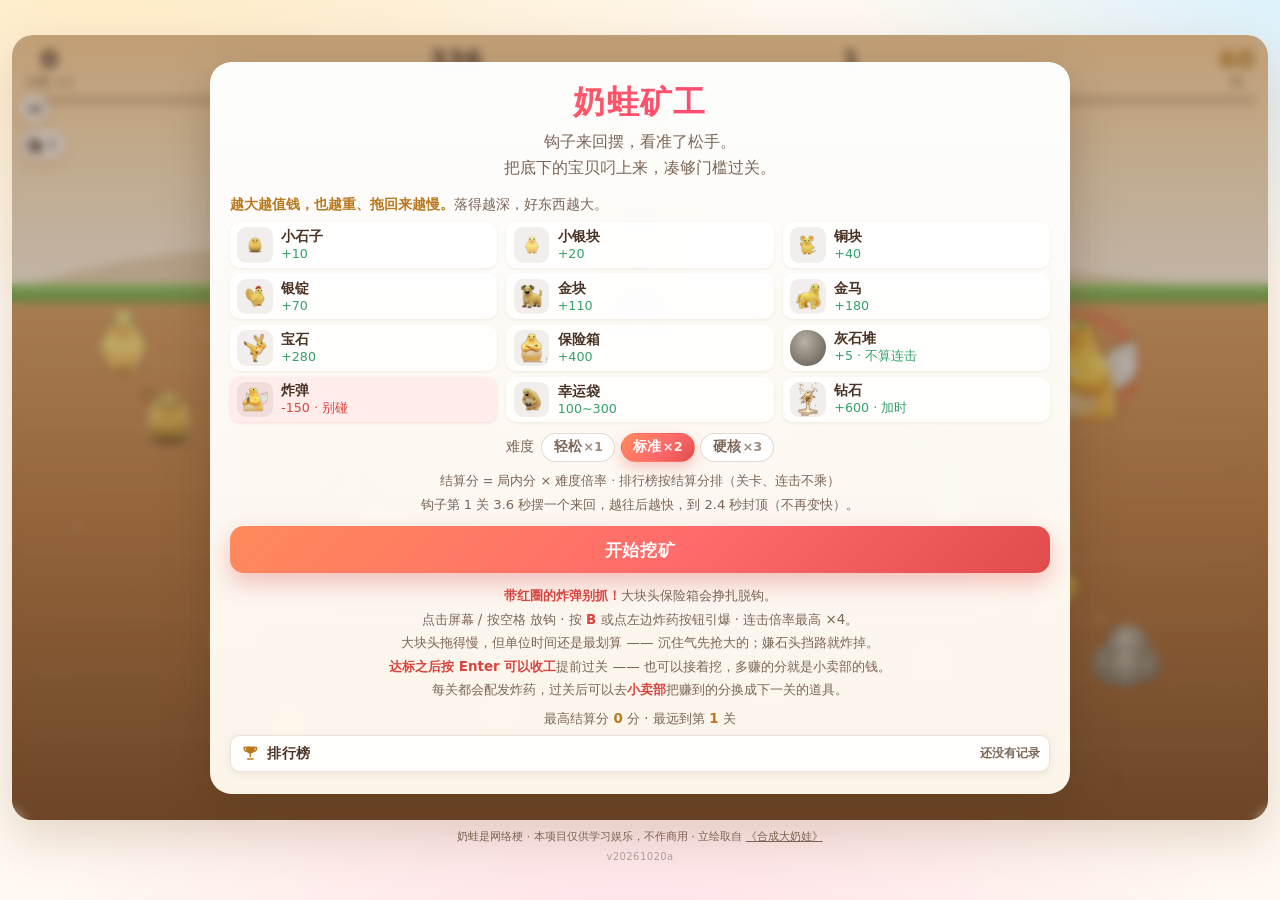
==== commit f905693f: "fix: 前端资源加 ?v= 版本号，解决"线上已更新、PC 还是老钩子" 托管方返回静态资源时只有 Last-Modified，没有 Cache-Control 也没有 ETag， 浏览器据此按启发" ====
--- a/miner/index.html
+++ b/miner/index.html
@@ -7,7 +7,12 @@
 <meta name="description" content="奶蛙矿工：国民小游戏「黄金矿工」的奶蛙版。甩钩抓宝，天使是炸弹别碰，大块头会挣脱。">
 <title>奶蛙矿工 · 奶蛙小游戏</title>
 <link rel="icon" type="image/webp" href="../assets/nai/nai01-blob.webp">
-<link rel="stylesheet" href="style.css">
+<!-- 资源带 ?v= 版本号：这个静态站不发 Cache-Control / ETag，只给 Last-Modified，
+     浏览器会按"启发式缓存"自己算过期时间，期间新代码根本不会下载下来 ——
+     表现就是"线上明明更新了，我这台电脑还是老钩子"。
+     换 URL 是最干脆的绕开方式：改了前端就顺手把下面这几处 v 一起改掉。 -->
+<meta name="miner-build" content="20261020a">
+<link rel="stylesheet" href="style.css?v=20261020a">
 </head>
 <body>
 <div class="page">
@@ -221,13 +226,14 @@
     <p class="foot">
       奶蛙是网络梗 · 本项目仅供学习娱乐，不作商用 · 立绘取自
       <a href="https://yhsome.github.io/BigNaiWa/" target="_blank" rel="noopener">《合成大奶娃》</a>
+      <span class="foot-ver" id="footVer"></span>
     </p>
   </main>
 </div>
 
-<script src="../common/sfx.js"></script>
-<script src="logic.js"></script>
-<script src="cloud.js"></script>
-<script src="game.js"></script>
+<script src="../common/sfx.js?v=20261020a"></script>
+<script src="logic.js?v=20261020a"></script>
+<script src="cloud.js?v=20261020a"></script>
+<script src="game.js?v=20261020a"></script>
 </body>
 </html>
--- a/miner/style.css
+++ b/miner/style.css
@@ -384,6 +384,13 @@
   text-align: center; max-width: 100%;
 }
 .foot a { color: inherit; }
+/* 版本号单独一行、更淡：它不是内容，只是"我这台机器跑的是哪一版"的凭据，
+   遇到"我这边还是老版本"时，先让人报这一串比猜缓存靠谱。 */
+.foot-ver {
+  display: block; margin-top: .25em;
+  font-size: 10px; letter-spacing: .04em; opacity: .55;
+  font-variant-numeric: tabular-nums;
+}
 
 /* ---------- 小卖部 ---------- */
 .ov-title.shop {
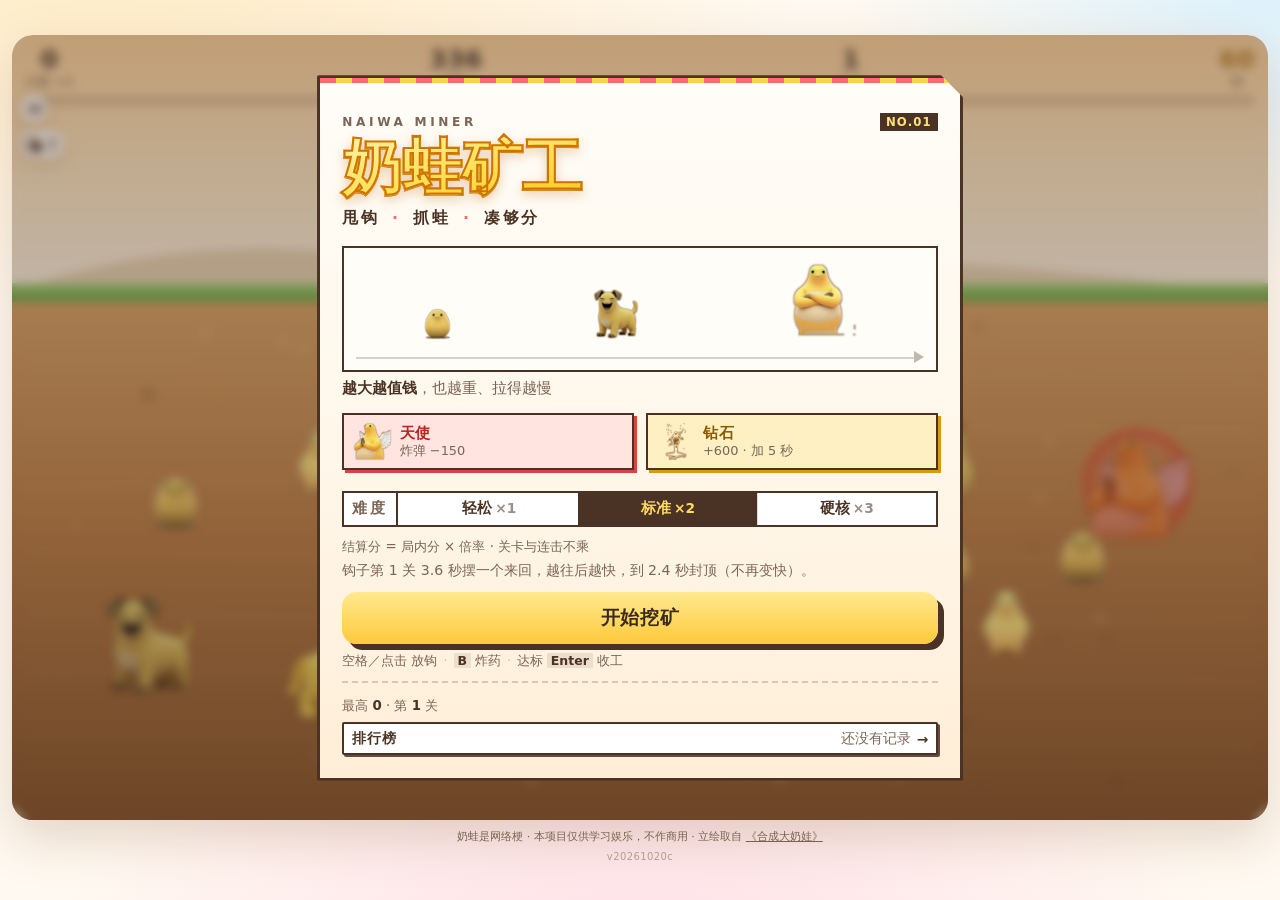
==== commit b09001e9: "feat: 名字改为一局一枚（同一设备可留多个名字）+ 开始页重做 名字（本次主线）： - 以前全机只有一枚名字，改名会把历史记录一起搬走 —— 一台设备永远   只能有一个名字。现在每局都可以留不同" ====
--- a/miner/index.html
+++ b/miner/index.html
@@ -11,8 +11,8 @@
      浏览器会按"启发式缓存"自己算过期时间，期间新代码根本不会下载下来 ——
      表现就是"线上明明更新了，我这台电脑还是老钩子"。
      换 URL 是最干脆的绕开方式：改了前端就顺手把下面这几处 v 一起改掉。 -->
-<meta name="miner-build" content="20261020a">
-<link rel="stylesheet" href="style.css?v=20261020a">
+<meta name="miner-build" content="20261020c">
+<link rel="stylesheet" href="style.css?v=20261020c">
 </head>
 <body>
 <div class="page">
@@ -73,14 +73,42 @@
           <span class="dyn-tip" id="dynTip">拉着东西时按这里（或 B 键）炸药</span>
         </button>
 
-        <!-- ========== 开始 ========== -->
+        <!-- ========== 开始 ==========
+             这一屏按"海报"排，不按"说明文档"排：
+             只讲三件事 —— 越大越值钱、天使别碰、钻石必抢。
+             十二格图鉴删掉了：没人会在开始页对着价格表背诵，
+             真正需要的信息是"大 = 值钱但慢"，一条刻度就够。 -->
         <div class="overlay show" id="ovStart">
-          <div class="ov-card">
-            <div class="ov-title">奶蛙矿工</div>
-            <p class="ov-sub">钩子来回摆，看准了松手。<br>把底下的宝贝叼上来，凑够门槛过关。</p>
-
-            <p class="legend-lead"><b>越大越值钱，也越重、拖回来越慢。</b>落得越深，好东西越大。</p>
-            <div class="legend" id="legend"></div>
+          <div class="ov-card start">
+            <div class="cover-top">
+              <span class="kicker">NAIWA MINER</span>
+              <span class="cover-no">NO.01</span>
+            </div>
+
+            <h1 class="ov-title hero">奶蛙矿工</h1>
+            <p class="hero-tag">甩钩 <i>·</i> 抓蛙 <i>·</i> 凑够分</p>
+
+            <!-- 刻度：三只不同体型的奶蛙排在同一条基线上，越往右越大 -->
+            <div class="scale" aria-hidden="true">
+              <div class="scale-row">
+                <img class="sz1" src="../assets/nai/nai01-blob.webp" alt="">
+                <img class="sz2" src="../assets/nai/nai05-dog.webp" alt="">
+                <img class="sz3" src="../assets/nai/nai08-sumo.webp" alt="">
+              </div>
+              <div class="scale-rule"></div>
+            </div>
+            <p class="scale-note"><b>越大越值钱</b>，也越重、拉得越慢</p>
+
+            <div class="specs">
+              <div class="spec boom">
+                <img src="../assets/nai/nai09-angel.webp" alt="">
+                <span class="spec-txt"><b>天使</b><em>炸弹 −150</em></span>
+              </div>
+              <div class="spec jack">
+                <img src="../assets/nai/nai11-god.webp" alt="">
+                <span class="spec-txt"><b>钻石</b><em>+600 · 加 5 秒</em></span>
+              </div>
+            </div>
 
             <div class="preset" id="preset">
               <span class="preset-label">难度</span>
@@ -88,29 +116,20 @@
               <button type="button" data-preset="standard" class="on">标准<b>×2</b></button>
               <button type="button" data-preset="hard">硬核<b>×3</b></button>
             </div>
-            <p class="preset-note">结算分 = 局内分 × 难度倍率 · 排行榜按结算分排（关卡、连击不乘）</p>
+            <p class="preset-note">结算分 = 局内分 × 倍率 · 关卡与连击不乘</p>
             <p class="swing-note" id="swingNote"></p>
 
-            <button class="btn primary big" id="btnStart" type="button">开始挖矿</button>
-            <p class="ov-hint">
-              <b>带红圈的炸弹别抓！</b>大块头保险箱会挣扎脱钩。<br>
-              点击屏幕 / 按空格 放钩 · 按 <b>B</b> 或点左边炸药按钮引爆 · 连击倍率最高 ×4。<br>
-              大块头拖得慢，但单位时间还是最划算 —— 沉住气先抢大的；嫌石头挡路就炸掉。<br>
-              <b>达标之后按 Enter 可以收工</b>提前过关 —— 也可以接着挖，多赚的分就是小卖部的钱。<br>
-              每关都会配发炸药，过关后可以去<b>小卖部</b>把赚到的分换成下一关的道具。
-            </p>
-            <p class="ov-best">最高结算分 <b id="bestScore">0</b> 分 · 最远到第 <b id="bestLevel">1</b> 关</p>
-
-            <button class="lb-entry" id="btnOpenBoard" type="button">
-              <span class="lbe-badge" aria-hidden="true">
-                <svg viewBox="0 0 24 24" width="100%" height="100%">
-                  <path class="lbe-cup" d="M7 4h10v3.1a5 5 0 0 1-10 0V4z"/>
-                  <path class="lbe-line" d="M7 5.1H4.9v1.3A3.3 3.3 0 0 0 7.9 9.6M17 5.1h2.1v1.3a3.3 3.3 0 0 1-3 3.2M12 12.1v3.4M8.8 18.6h6.4" fill="none" stroke-width="1.7" stroke-linecap="round"/>
-                </svg>
-              </span>
-              <span class="lbe-txt">排行榜</span>
-              <span class="lbe-meta" id="lbMeta">还没有记录</span>
-            </button>
+            <button class="btn start-btn" id="btnStart" type="button">开始挖矿</button>
+            <p class="keys">空格／点击 放钩 <i>·</i> <b>B</b> 炸药 <i>·</i> 达标 <b>Enter</b> 收工</p>
+
+            <div class="start-foot">
+              <span class="best-line">最高 <b id="bestScore">0</b> · 第 <b id="bestLevel">1</b> 关</span>
+              <button class="board-bar" id="btnOpenBoard" type="button">
+                <span class="bb-label">排行榜</span>
+                <span class="bb-meta" id="lbMeta">还没有记录</span>
+                <span class="bb-arrow" aria-hidden="true">→</span>
+              </button>
+            </div>
           </div>
         </div>
 
@@ -140,8 +159,9 @@
             <div class="ov-title lose">没达标</div>
             <p class="ov-sub" id="overSub"></p>
 
-            <!-- 上榜区：一局结束只记一条。没起过名的人在这里留名，
-                 起过名的就直接显示名次（名字存在本机，下次自动沿用）。 -->
+            <!-- 上榜区：一局结束只记一条，名字也按"一局一枚"。
+                 输入框里预填上一局用过的名字，想换直接改 —— 只改这一条，
+                 历史成绩一条都不动。 -->
             <div class="lb-save" id="overLb">
               <div class="lb-save-top">
                 <span class="lb-badge" id="overRankBadge">#1</span>
@@ -166,9 +186,9 @@
 
         <!-- ========== 排行榜 ==========
              三个榜看同一份记录，只是排序键不同（总分 / 关卡 / 连击）。
-             名字是全机共用的一枚，改名会连带把"我的"记录一起改 ——
-             否则改完名旧成绩还挂在旧名下，像两个人。
-             头像同理但更硬：只在本机分配一次，跟着名字走、不随改名换脸。 -->
+             这里的输入框改的是**下一局的名字**，不是历史成绩：
+             一台设备每局都可以留不同的名字，改完旧记录原样不动。
+             头像按名字走 —— 同一个名字永远同一张脸，新名字才分新脸。 -->
         <div class="overlay" id="ovBoard">
           <div class="ov-card">
             <div class="ov-title board">排行榜</div>
@@ -176,11 +196,11 @@
 
             <div class="board-name">
               <span class="ava board-ava" id="boardAva" aria-hidden="true"></span>
-              <label for="boardNameInput">我的名字</label>
+              <label for="boardNameInput">下局用名</label>
               <input class="board-name-input" id="boardNameInput" type="text" maxlength="8"
                      placeholder="还没起名" autocomplete="off" spellcheck="false"
                      enterkeyhint="done">
-              <span class="board-name-note" id="boardNameNote">改完自动保存</span>
+              <span class="board-name-note" id="boardNameNote">只影响下一局</span>
             </div>
 
             <div class="board-tabs" id="boardTabs" role="tablist">
@@ -231,9 +251,9 @@
   </main>
 </div>
 
-<script src="../common/sfx.js?v=20261020a"></script>
-<script src="logic.js?v=20261020a"></script>
-<script src="cloud.js?v=20261020a"></script>
-<script src="game.js?v=20261020a"></script>
+<script src="../common/sfx.js?v=20261020c"></script>
+<script src="logic.js?v=20261020c"></script>
+<script src="cloud.js?v=20261020c"></script>
+<script src="game.js?v=20261020c"></script>
 </body>
 </html>
--- a/miner/style.css
+++ b/miner/style.css
@@ -266,44 +266,102 @@
 }
 .ov-title.win { background: linear-gradient(100deg, #4fc78a, #1d9e75 60%, #0f6e56); -webkit-background-clip: text; background-clip: text; }
 .ov-title.lose { background: linear-gradient(100deg, #ff8f6b, #e14b4b 60%, #a32d2d); -webkit-background-clip: text; background-clip: text; }
+
+/* ---------- 开始页：海报式排版 ----------
+   这一屏不按"说明文档"排，按封面排：左对齐、直角、粗墨线、
+   错位实心投影。圆角卡片留给暂停/结算那种"对话框"。
+   信息只讲三条：越大越值钱、天使别碰、钻石必抢。 */
+.ov-card.start {
+  position: relative; text-align: left;
+  font-size: 1.08em;          /* 封面整体提一档，别缩成一张小对话框 */
+  width: 100%; max-width: 32em; margin: 0 auto;   /* 横屏别铺满整块舞台 */
+  padding: 1.35em 1.1em 1.1em;
+  border-radius: 2px;
+  border: 3px solid var(--ink);
+  background: linear-gradient(180deg, #fffdf8, #fff6e8 60%, #ffeed7);
+  box-shadow: 7px 7px 0 rgba(74, 51, 37, .92);
+  clip-path: polygon(0 0, calc(100% - 22px) 0, 100% 22px, 100% 100%, 0 100%);
+}
+/* 顶部一条斜纹带，像包装盒上的警示条；
+   右上角被 clip-path 切掉，斜口正好收边 */
+.ov-card.start::before {
+  content: ''; position: absolute; top: 0; left: 0; right: 0; height: 5px;
+  background: repeating-linear-gradient(90deg,
+    var(--brand) 0 16px, #ffd24a 16px 32px);
+}
+.cover-top {
+  display: flex; align-items: center; justify-content: space-between;
+  margin: .35em 0 .15em;
+}
+.kicker { font-size: .6em; font-weight: 800; letter-spacing: .3em; color: var(--ink-soft); }
+.cover-no {
+  font-size: .58em; font-weight: 800; letter-spacing: .1em;
+  color: #ffe27a; background: var(--ink); padding: .18em .5em;
+}
+
+/* 标题：奶龙那身亮黄。底色是奶油白，纯黄会飘，
+   所以描一圈深琥珀边；描边做细，厚了会把渐变吃掉。 */
+.ov-title.hero {
+  font-size: 2.95em; font-weight: 900; letter-spacing: 0; line-height: 1;
+  margin: .12em 0 .18em;
+  background: linear-gradient(166deg, #fff3a6 0%, #ffdd4e 34%, #ffbf1c 66%, #ef8500 100%);
+  -webkit-background-clip: text; background-clip: text;
+  -webkit-text-fill-color: transparent; color: transparent;
+  -webkit-text-stroke: .035em #cf7400;
+  filter: drop-shadow(0 .025em 0 rgba(207, 116, 0, .85))
+          drop-shadow(0 .07em .1em rgba(176, 96, 0, .28));
+}
+.hero-tag {
+  margin: 0 0 1.05em; font-size: .78em; font-weight: 700;
+  letter-spacing: .16em; color: var(--ink);
+}
+.hero-tag i { font-style: normal; color: var(--brand); padding: 0 .3em; }
+
 .ov-sub { margin: .5em 0 .75em; font-size: .84em; line-height: 1.66; color: var(--ink-soft); }
 
-/* 图鉴 */
-.legend-lead {
-  margin: 0 0 .45em; font-size: .76em; line-height: 1.6;
-  color: var(--ink-soft); text-align: left;
-}
-.legend-lead b { color: var(--gold-dark); }
-.legend {
-  display: grid; grid-template-columns: 1fr 1fr; gap: .3em .5em;
-  margin: 0 0 .55em; text-align: left;
-}
-.legend li {
-  display: flex; align-items: center; gap: .45em;
-  padding: .28em .4em; border-radius: .55em;
-  background: rgba(255, 255, 255, .8);
-  box-shadow: 0 1px 3px rgba(126, 84, 44, .1);
-}
-.legend .thumb {
-  flex: 0 0 auto; width: 1.9em; height: 1.9em;
-  display: grid; place-items: center; border-radius: .5em;
-  overflow: hidden;
-  /* 图例在白卡上，立绘偏浅色，不垫底会糊成一片。
-     这里只垫一层极淡的中性暖灰（不是彩色底板），只为让轮廓看得清。 */
-  background: rgba(74, 51, 37, .075);
-}
-/* 盒子里图片的大小按体型走（JS 给 width/height 百分比）：越值钱的那格填得越满 */
-.legend .thumb img { object-fit: contain; }
-.legend .thumb.rock {
-  background: radial-gradient(ellipse at 40% 32%, #b9b3a6, #6f6a5f 78%) !important;
-  border-radius: 46% 54% 52% 48% / 52% 48% 54% 46%;
-}
-.legend .txt { display: flex; flex-direction: column; min-width: 0; }
-.legend .txt b { font-size: .74em; font-weight: 700; white-space: nowrap; overflow: hidden; text-overflow: ellipsis; }
-.legend .txt small { font-size: .68em; color: var(--ink-soft); }
-.legend .txt small.plus { color: var(--good); }
-.legend .txt small.minus { color: var(--bad); }
-.legend li.danger { background: rgba(255, 236, 236, .95); box-shadow: 0 1px 3px rgba(216, 69, 63, .18); }
+/* 体型刻度：三只不同大小的奶蛙踩在同一条基线上，
+   下面一排刻度线当尺子用。不讲价格表，只讲"往右更大、更值钱、更慢"。 */
+.scale {
+  margin: 0 0 .35em; padding: .6em .6em .3em;
+  border: 2px solid var(--ink); background: #fffdf7;
+}
+.scale-row {
+  display: flex; align-items: flex-end; justify-content: space-around;
+  gap: .3em; padding-bottom: .1em;
+}
+.scale-row img { display: block; object-fit: contain; }
+.scale-row .sz1 { width: 1.55em; height: 1.55em; }
+.scale-row .sz2 { width: 2.55em; height: 2.55em; }
+.scale-row .sz3 { width: 3.95em; height: 3.95em; }
+/* 底下一根箭头：往右 = 更大、更值钱、更慢。
+   不用把价格写出来，箭头本身就是那句话。 */
+.scale-rule { position: relative; height: .7em; margin-top: .4em; }
+.scale-rule::before {
+  content: ''; position: absolute; left: 0; right: .5em; top: 50%;
+  height: 2px; background: rgba(74, 51, 37, .22);
+}
+.scale-rule::after {
+  content: ''; position: absolute; right: 0; top: 50%; transform: translateY(-50%);
+  border-left: .5em solid rgba(74, 51, 37, .34);
+  border-top: .3em solid transparent; border-bottom: .3em solid transparent;
+}
+.scale-note { margin: .45em 0 1em; font-size: .74em; color: var(--ink-soft); }
+.scale-note b { color: var(--ink); }
+
+/* 两条特殊机制：红的是炸弹，金的能暴富。方角 + 错位投影，一眼分得开 */
+.specs { display: grid; grid-template-columns: 1fr 1fr; gap: .55em; margin: 0 0 1em; }
+.spec {
+  display: flex; align-items: center; gap: .4em;
+  padding: .38em .45em; border: 2px solid var(--ink);
+}
+.spec img { flex: 0 0 auto; width: 1.9em; height: 1.9em; object-fit: contain; }
+.spec-txt { display: flex; flex-direction: column; line-height: 1.24; min-width: 0; }
+.spec-txt b { font-size: .76em; letter-spacing: .04em; }
+.spec-txt em { font-style: normal; font-size: .64em; color: var(--ink-soft); }
+.spec.boom { background: #ffe4df; box-shadow: 3px 3px 0 var(--bad); }
+.spec.boom .spec-txt b { color: #b3271f; }
+.spec.jack { background: #fff0c4; box-shadow: 3px 3px 0 #d99a12; }
+.spec.jack .spec-txt b { color: #8a5a00; }
 
 /* 摆动速度说明（开始页） */
 .swing-note {
@@ -311,33 +369,74 @@
 }
 
 /* 手感档位 */
+/* 难度：方角分段器。平时是纸白色，选中那块翻成墨色、
+   倍率数字转成奶龙黄 —— 不靠渐变按钮，靠明暗对比。 */
 .preset {
-  display: flex; align-items: center; justify-content: center; gap: .3em;
-  margin: 0 0 .8em;
+  display: flex; align-items: stretch; gap: 0;
+  margin: 0 0 .5em; border: 2px solid var(--ink); background: #fff;
+}
+.preset-label {
+  display: flex; align-items: center; padding: 0 .55em;
+  font-size: .66em; font-weight: 800; letter-spacing: .18em;
+  color: var(--ink-soft); border-right: 2px solid var(--ink);
 }
 .preset-label { font-size: .74em; color: var(--ink-soft); margin-right: .15em; }
 .preset button {
-  font: inherit; font-size: .75em; font-weight: 600;
-  padding: .32em .8em; border-radius: 99px; cursor: pointer;
-  border: 1px solid rgba(126, 84, 44, .22);
-  background: #fff; color: var(--ink-soft);
-  transition: all .2s;
-}
-.preset button.on {
-  color: #fff; border-color: transparent;
-  background: linear-gradient(135deg, #ff8a5b, var(--brand) 55%, var(--brand-dark));
-  box-shadow: 0 6px 14px rgba(225, 75, 75, .3);
-}
+  flex: 1 1 0; font: inherit; font-size: .74em; font-weight: 800;
+  padding: .46em .2em; border: 0; border-radius: 0; cursor: pointer;
+  background: transparent; color: var(--ink);
+  transition: background .16s, color .16s;
+}
+.preset button + button { border-left: 1px solid rgba(74, 51, 37, .18); }
+.preset button.on { background: var(--ink); color: #ffdc5e; }
 /* 倍率就写在档位上：选难度之前先知道这一档值多少分，
   免得打完一局才发现"原来硬核是 ×3"。 */
 .preset button b {
-  font-size: .92em; font-weight: 800; margin-left: .14em; opacity: .74;
-}
-.preset button.on b { opacity: .92; }
+  font-size: .92em; font-weight: 800; margin-left: .22em; opacity: .55;
+}
+.preset button.on b { opacity: 1; }
 .preset-note {
-  margin: -.42em 0 .7em; font-size: .68em; line-height: 1.55;
-  color: var(--ink-soft); text-align: center;
-}
+  margin: 0 0 .5em; font-size: .66em; line-height: 1.5;
+  color: var(--ink-soft);
+}
+
+/* 开始键：黄底墨边 + 实心错位投影，按下去整块往投影里陷 */
+.start-btn {
+  margin: 0 0 .5em; padding: .72em 1em;
+  font-size: 1em; font-weight: 900; letter-spacing: .2em;
+  color: #3a2a1e; border: 3px solid var(--ink); border-radius: 2px;
+  background: linear-gradient(180deg, #ffe98f, #ffc93c);
+  box-shadow: 6px 6px 0 var(--ink);
+  transition: transform .12s ease, box-shadow .12s ease;
+}
+.start-btn:active { transform: translate(4px, 4px); box-shadow: 2px 2px 0 var(--ink); }
+
+/* 一行按键速查：只写键位，不写解释 */
+.keys { margin: 0 0 .9em; font-size: .62em; color: var(--ink-soft); }
+.keys b {
+  font-weight: 800; color: var(--ink);
+  background: rgba(74, 51, 37, .1); padding: 0 .3em; border-radius: 1px;
+}
+.keys i { font-style: normal; opacity: .4; padding: 0 .18em; }
+
+.start-foot { padding-top: .7em; border-top: 2px dashed rgba(74, 51, 37, .22); }
+.best-line { display: block; margin-bottom: .5em; font-size: .66em; color: var(--ink-soft); }
+.best-line b { color: var(--ink); }
+.board-bar {
+  display: flex; align-items: center; gap: .45em; width: 100%;
+  padding: .42em .55em; font: inherit; font-size: .68em; color: var(--ink);
+  background: #fff; border: 2px solid var(--ink); border-radius: 2px;
+  box-shadow: 2px 2px 0 rgba(74, 51, 37, .85); cursor: pointer;
+  transition: transform .12s ease, box-shadow .12s ease;
+}
+.board-bar:active { transform: translate(2px, 2px); box-shadow: 0 0 0 rgba(74, 51, 37, .85); }
+.board-bar:focus-visible { outline: 3px solid var(--brand); outline-offset: 2px; }
+.bb-label { flex: 0 0 auto; font-weight: 800; letter-spacing: .08em; }
+.bb-meta {
+  flex: 1 1 auto; min-width: 0; text-align: right;
+  color: var(--ink-soft); white-space: nowrap; overflow: hidden; text-overflow: ellipsis;
+}
+.bb-arrow { flex: 0 0 auto; font-weight: 800; }
 
 /* 按钮 */
 .btn {
@@ -454,29 +553,6 @@
  * 两个入口共用一套视觉：开始页底部一枚胶囊（排行榜），结算卡上一块上榜区。
  * 榜单本身是 <ol>，名次用圆牌而不是"1."—— 数字列表在窄屏上容易被挤成两行。
  */
-.lb-entry {
-  display: flex; align-items: center; gap: .45em;
-  width: 100%; margin: .55em 0 0; padding: .5em .7em;
-  font: inherit; font-size: .74em; color: var(--ink);
-  background: rgba(255, 255, 255, .9);
-  border: 1px solid rgba(126, 84, 44, .16);
-  border-radius: .7em; cursor: pointer;
-  box-shadow: 0 2px 8px rgba(126, 84, 44, .1);
-  transition: transform .16s cubic-bezier(.22, 1, .36, 1), box-shadow .16s, border-color .16s;
-}
-.lb-entry:hover { border-color: rgba(232, 163, 61, .5); box-shadow: 0 6px 16px rgba(126, 84, 44, .16); }
-.lb-entry:active { transform: scale(.985); }
-.lb-entry:focus-visible { outline: 3px solid var(--brand); outline-offset: 2px; }
-.lbe-badge { flex: 0 0 auto; width: 1.5em; height: 1.5em; color: var(--gold-dark); }
-.lbe-cup { fill: currentColor; }
-.lbe-line { stroke: currentColor; }
-.lbe-txt { font-weight: 700; letter-spacing: .04em; }
-.lbe-meta {
-  margin-left: auto; min-width: 0;
-  font-size: .86em; font-weight: 600; color: var(--ink-soft);
-  white-space: nowrap; overflow: hidden; text-overflow: ellipsis;
-}
-
 /* ---------- 玩家头像 ----------
    十张奶蛙立绘全是黄色系，靠圆底那层 tint 区分（tint 取自矿区里同一只蛙）；
    立绘自带一点底部投影，稍微放大一点填满圆，不然四周留一圈空。 */
@@ -621,7 +697,6 @@
  * 舞台本来就更宽，卡片里的内容应该横向铺开而不是拉长成一列。
  * 注意：这里判的是"舞台比例"，不是视口比例，和 JS 选布局的逻辑保持一致。 */
 @media (min-aspect-ratio: 6/5) {
-  .legend { grid-template-columns: repeat(3, 1fr); }
   .shop-list { grid-template-columns: repeat(3, 1fr); }
   .tally { grid-template-columns: repeat(3, 1fr); }
   .ov-card { max-width: 46em; }
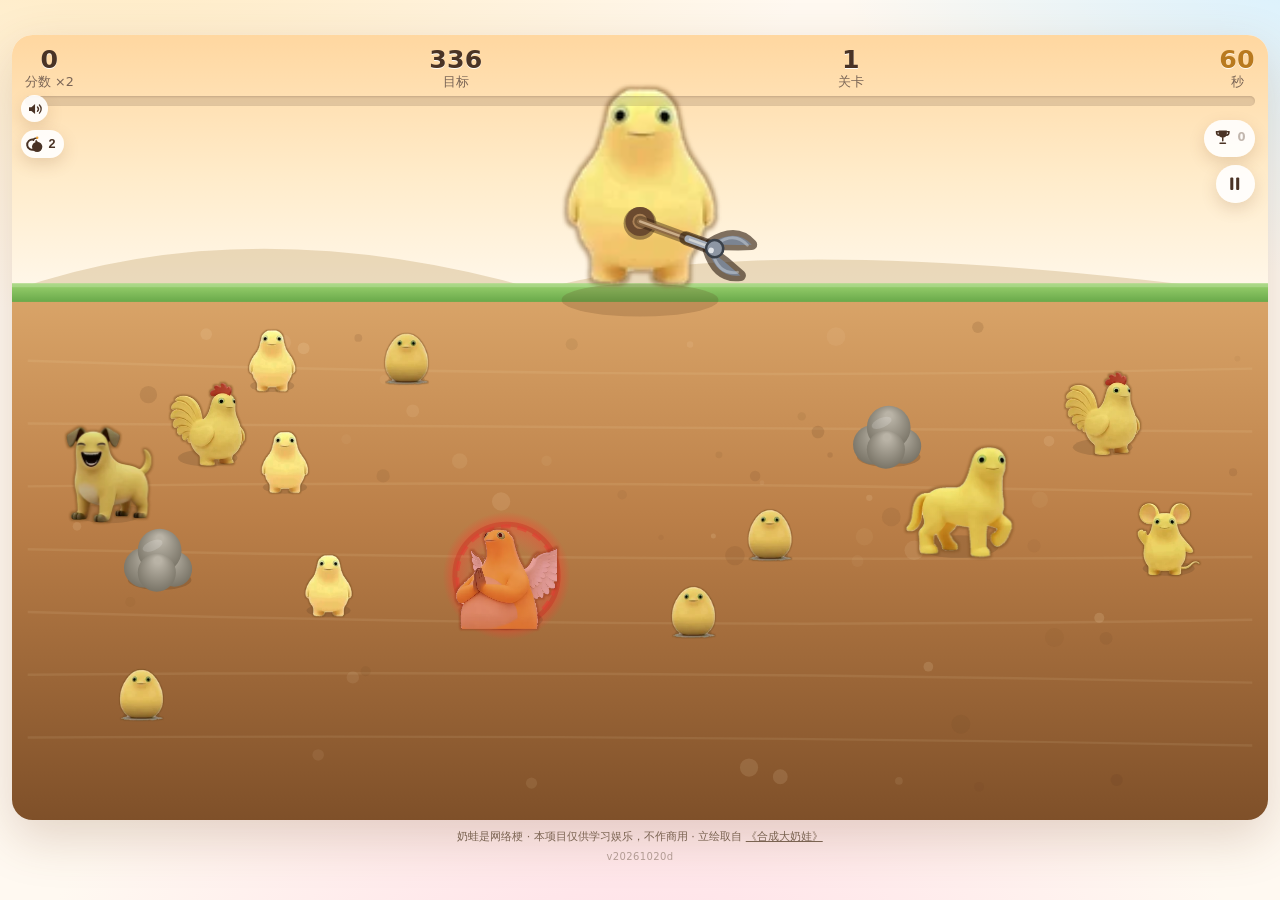
==== commit a9afb43f: "feat: 去掉开始页，进站即开局；榜单可下滑到 100 名 开始页整块删掉： - 没有封面、没有"开始挖矿"按钮：资源加载完直接进第 1 关，钩子当场开始摆 - 右上角新增两颗药丸：排行榜（带条数徽" ====
--- a/miner/index.html
+++ b/miner/index.html
@@ -11,8 +11,8 @@
      浏览器会按"启发式缓存"自己算过期时间，期间新代码根本不会下载下来 ——
      表现就是"线上明明更新了，我这台电脑还是老钩子"。
      换 URL 是最干脆的绕开方式：改了前端就顺手把下面这几处 v 一起改掉。 -->
-<meta name="miner-build" content="20261020c">
-<link rel="stylesheet" href="style.css?v=20261020c">
+<meta name="miner-build" content="20261020d">
+<link rel="stylesheet" href="style.css?v=20261020d">
 </head>
 <body>
 <div class="page">
@@ -58,6 +58,26 @@
             <path class="mk-slash" d="M4.4 4.4l15.2 15.2" fill="none" stroke-width="2" stroke-linecap="round" />
           </svg>
         </button>
+
+        <!-- 右上：排行榜 / 暂停。
+             都放在"天空"里（这一层没有可抓的东西），不会盖住土层里的宝贝；
+             舞台的点击发射会把这一块排除掉（见 game.js 的 pointerdown）。 -->
+        <div class="tools">
+          <button class="tool" id="btnOpenBoard" type="button" aria-label="打开排行榜">
+            <svg viewBox="0 0 24 24" width="100%" height="100%" aria-hidden="true">
+              <path class="tl-cup" d="M7.4 4h9.2v3.3a4.6 4.6 0 0 1-9.2 0z"/>
+              <path class="tl-line" d="M7.4 5.2H5.1v1.1a3 3 0 0 0 2.7 2.9M16.6 5.2h2.3v1.1a3 3 0 0 1-2.7 2.9M12 12.1v3.2M9 18.2h6"
+                    fill="none" stroke-width="1.7" stroke-linecap="round"/>
+            </svg>
+            <b id="lbMeta">0</b>
+          </button>
+          <button class="tool" id="btnPause" type="button" aria-label="暂停">
+            <svg viewBox="0 0 24 24" width="100%" height="100%" aria-hidden="true">
+              <rect x="7" y="5" width="3.4" height="14" rx="1.1"/>
+              <rect x="13.6" y="5" width="3.4" height="14" rx="1.1"/>
+            </svg>
+          </button>
+        </div>
 
         <!-- 炸药：手里拉着东西时按一下，当场炸掉、绳子立刻回来 -->
         <button class="dyn" id="btnDyn" type="button" aria-label="引爆炸药">
@@ -73,42 +93,14 @@
           <span class="dyn-tip" id="dynTip">拉着东西时按这里（或 B 键）炸药</span>
         </button>
 
-        <!-- ========== 开始 ==========
-             这一屏按"海报"排，不按"说明文档"排：
-             只讲三件事 —— 越大越值钱、天使别碰、钻石必抢。
-             十二格图鉴删掉了：没人会在开始页对着价格表背诵，
-             真正需要的信息是"大 = 值钱但慢"，一条刻度就够。 -->
-        <div class="overlay show" id="ovStart">
-          <div class="ov-card start">
-            <div class="cover-top">
-              <span class="kicker">NAIWA MINER</span>
-              <span class="cover-no">NO.01</span>
-            </div>
-
-            <h1 class="ov-title hero">奶蛙矿工</h1>
-            <p class="hero-tag">甩钩 <i>·</i> 抓蛙 <i>·</i> 凑够分</p>
-
-            <!-- 刻度：三只不同体型的奶蛙排在同一条基线上，越往右越大 -->
-            <div class="scale" aria-hidden="true">
-              <div class="scale-row">
-                <img class="sz1" src="../assets/nai/nai01-blob.webp" alt="">
-                <img class="sz2" src="../assets/nai/nai05-dog.webp" alt="">
-                <img class="sz3" src="../assets/nai/nai08-sumo.webp" alt="">
-              </div>
-              <div class="scale-rule"></div>
-            </div>
-            <p class="scale-note"><b>越大越值钱</b>，也越重、拉得越慢</p>
-
-            <div class="specs">
-              <div class="spec boom">
-                <img src="../assets/nai/nai09-angel.webp" alt="">
-                <span class="spec-txt"><b>天使</b><em>炸弹 −150</em></span>
-              </div>
-              <div class="spec jack">
-                <img src="../assets/nai/nai11-god.webp" alt="">
-                <span class="spec-txt"><b>钻石</b><em>+600 · 加 5 秒</em></span>
-              </div>
-            </div>
+        <!-- ========== 暂停 / 设置 ==========
+             开始页去掉了：打开就开矿。这里成了唯一能喘口气、也能换难度的地方。
+             难度必须在这儿改 —— 换档等于换一局，所以选中就重开，不做"下局生效"
+             这种说了不算的半吊子状态。 -->
+        <div class="overlay" id="ovPause">
+          <div class="ov-card">
+            <div class="ov-title">歇一会儿</div>
+            <p class="ov-sub">切走页面会自动暂停，回来接着挖。</p>
 
             <div class="preset" id="preset">
               <span class="preset-label">难度</span>
@@ -116,28 +108,15 @@
               <button type="button" data-preset="standard" class="on">标准<b>×2</b></button>
               <button type="button" data-preset="hard">硬核<b>×3</b></button>
             </div>
-            <p class="preset-note">结算分 = 局内分 × 倍率 · 关卡与连击不乘</p>
+            <p class="preset-note">换难度会重开一局 · 结算分 = 局内分 × 倍率</p>
             <p class="swing-note" id="swingNote"></p>
 
-            <button class="btn start-btn" id="btnStart" type="button">开始挖矿</button>
-            <p class="keys">空格／点击 放钩 <i>·</i> <b>B</b> 炸药 <i>·</i> 达标 <b>Enter</b> 收工</p>
-
-            <div class="start-foot">
-              <span class="best-line">最高 <b id="bestScore">0</b> · 第 <b id="bestLevel">1</b> 关</span>
-              <button class="board-bar" id="btnOpenBoard" type="button">
-                <span class="bb-label">排行榜</span>
-                <span class="bb-meta" id="lbMeta">还没有记录</span>
-                <span class="bb-arrow" aria-hidden="true">→</span>
-              </button>
-            </div>
-          </div>
-        </div>
-
-        <!-- ========== 暂停 ========== -->
-        <div class="overlay" id="ovPause">
-          <div class="ov-card">
-            <div class="ov-title">歇一会儿</div>
-            <p class="ov-sub">切走页面会自动暂停，回来接着挖。</p>
+            <ul class="quick-rules">
+              <li><b>越大越值钱</b>，也越重、拉回来越慢</li>
+              <li>天使奶蛙是炸弹 <b class="bad">−150</b>；钻石奶蛙 <b class="good">+600</b>，还加 5 秒</li>
+              <li><b>空格</b>／点击放钩 · <b>B</b> 引爆 · 达标后 <b>Enter</b> 收工</li>
+            </ul>
+
             <button class="btn primary big" id="btnResume" type="button">继续</button>
             <button class="btn ghost" id="btnQuit" type="button">重开一局</button>
           </div>
@@ -210,7 +189,14 @@
             </div>
             <p class="board-note">总分榜比的是<b>结算分</b>：局内分 × 难度倍率（轻松 1 / 标准 2 / 硬核 3）。</p>
 
-            <ol class="board-list" id="boardList"></ol>
+            <!-- 列表自己滚，不带着整张卡一起滚：
+                 不然想关掉的时候得先把一百行滑到底。 -->
+            <div class="board-box" id="boardBox">
+              <div class="board-scroll" id="boardScroll">
+                <ol class="board-list" id="boardList"></ol>
+              </div>
+            </div>
+            <p class="board-more" id="boardMore" hidden>下滑看更多 ↓</p>
             <p class="board-empty" id="boardEmpty">榜上还是空的 —— 打完一局就会有一条。</p>
 
             <button class="btn primary" id="btnBoardClose" type="button">回去挖矿</button>
@@ -251,9 +237,9 @@
   </main>
 </div>
 
-<script src="../common/sfx.js?v=20261020c"></script>
-<script src="logic.js?v=20261020c"></script>
-<script src="cloud.js?v=20261020c"></script>
-<script src="game.js?v=20261020c"></script>
+<script src="../common/sfx.js?v=20261020d"></script>
+<script src="logic.js?v=20261020d"></script>
+<script src="cloud.js?v=20261020d"></script>
+<script src="game.js?v=20261020d"></script>
 </body>
 </html>
--- a/miner/style.css
+++ b/miner/style.css
@@ -122,6 +122,33 @@
 }
 .combo-chip.hot { animation: pop .28s ease-out; }
 
+/* ---------- 右上工具（排行榜 / 暂停）----------
+ * 和左上的静音、炸药同一套白药丸：圆角、浅投影、压在天空层。
+ * 这里只放"随时能点、但点了不该发射钩子"的东西。 */
+.tools {
+  position: absolute; right: .7em; top: 4.5em;
+  display: flex; flex-direction: column; gap: .45em; align-items: flex-end;
+}
+.tool {
+  display: flex; align-items: center; gap: .2em;
+  height: 2em; min-width: 2em; padding: 0 .5em 0 .42em;
+  border: 0; border-radius: 99px; cursor: pointer;
+  font: inherit; color: var(--ink);
+  background: rgba(255, 255, 255, .9);
+  box-shadow: 0 6px 16px rgba(126, 84, 44, .18);
+  transition: transform .16s cubic-bezier(.22, 1, .36, 1), box-shadow .16s;
+}
+.tool:active { transform: scale(.94); }
+.tool:focus-visible { outline: 3px solid var(--brand); outline-offset: 2px; }
+.tool svg { width: 1.15em; height: 1.15em; flex: 0 0 auto; }
+.tool svg rect, .tool svg path { fill: currentColor; }
+.tool svg .tl-line { fill: none; stroke: currentColor; }
+.tool b {
+  font-size: .62em; font-weight: 800; line-height: 1;
+  color: var(--ink-soft); font-variant-numeric: tabular-nums;
+}
+.tool b.zero { opacity: .45; }
+
 /* ---------- 静音 ---------- */
 .mute {
   position: absolute; left: 0.7em; top: 4.5em;
@@ -267,105 +294,12 @@
 .ov-title.win { background: linear-gradient(100deg, #4fc78a, #1d9e75 60%, #0f6e56); -webkit-background-clip: text; background-clip: text; }
 .ov-title.lose { background: linear-gradient(100deg, #ff8f6b, #e14b4b 60%, #a32d2d); -webkit-background-clip: text; background-clip: text; }
 
-/* ---------- 开始页：海报式排版 ----------
-   这一屏不按"说明文档"排，按封面排：左对齐、直角、粗墨线、
-   错位实心投影。圆角卡片留给暂停/结算那种"对话框"。
-   信息只讲三条：越大越值钱、天使别碰、钻石必抢。 */
-.ov-card.start {
-  position: relative; text-align: left;
-  font-size: 1.08em;          /* 封面整体提一档，别缩成一张小对话框 */
-  width: 100%; max-width: 32em; margin: 0 auto;   /* 横屏别铺满整块舞台 */
-  padding: 1.35em 1.1em 1.1em;
-  border-radius: 2px;
-  border: 3px solid var(--ink);
-  background: linear-gradient(180deg, #fffdf8, #fff6e8 60%, #ffeed7);
-  box-shadow: 7px 7px 0 rgba(74, 51, 37, .92);
-  clip-path: polygon(0 0, calc(100% - 22px) 0, 100% 22px, 100% 100%, 0 100%);
-}
-/* 顶部一条斜纹带，像包装盒上的警示条；
-   右上角被 clip-path 切掉，斜口正好收边 */
-.ov-card.start::before {
-  content: ''; position: absolute; top: 0; left: 0; right: 0; height: 5px;
-  background: repeating-linear-gradient(90deg,
-    var(--brand) 0 16px, #ffd24a 16px 32px);
-}
-.cover-top {
-  display: flex; align-items: center; justify-content: space-between;
-  margin: .35em 0 .15em;
-}
-.kicker { font-size: .6em; font-weight: 800; letter-spacing: .3em; color: var(--ink-soft); }
-.cover-no {
-  font-size: .58em; font-weight: 800; letter-spacing: .1em;
-  color: #ffe27a; background: var(--ink); padding: .18em .5em;
-}
-
-/* 标题：奶龙那身亮黄。底色是奶油白，纯黄会飘，
-   所以描一圈深琥珀边；描边做细，厚了会把渐变吃掉。 */
-.ov-title.hero {
-  font-size: 2.95em; font-weight: 900; letter-spacing: 0; line-height: 1;
-  margin: .12em 0 .18em;
-  background: linear-gradient(166deg, #fff3a6 0%, #ffdd4e 34%, #ffbf1c 66%, #ef8500 100%);
-  -webkit-background-clip: text; background-clip: text;
-  -webkit-text-fill-color: transparent; color: transparent;
-  -webkit-text-stroke: .035em #cf7400;
-  filter: drop-shadow(0 .025em 0 rgba(207, 116, 0, .85))
-          drop-shadow(0 .07em .1em rgba(176, 96, 0, .28));
-}
-.hero-tag {
-  margin: 0 0 1.05em; font-size: .78em; font-weight: 700;
-  letter-spacing: .16em; color: var(--ink);
-}
-.hero-tag i { font-style: normal; color: var(--brand); padding: 0 .3em; }
-
 .ov-sub { margin: .5em 0 .75em; font-size: .84em; line-height: 1.66; color: var(--ink-soft); }
 
-/* 体型刻度：三只不同大小的奶蛙踩在同一条基线上，
-   下面一排刻度线当尺子用。不讲价格表，只讲"往右更大、更值钱、更慢"。 */
-.scale {
-  margin: 0 0 .35em; padding: .6em .6em .3em;
-  border: 2px solid var(--ink); background: #fffdf7;
-}
-.scale-row {
-  display: flex; align-items: flex-end; justify-content: space-around;
-  gap: .3em; padding-bottom: .1em;
-}
-.scale-row img { display: block; object-fit: contain; }
-.scale-row .sz1 { width: 1.55em; height: 1.55em; }
-.scale-row .sz2 { width: 2.55em; height: 2.55em; }
-.scale-row .sz3 { width: 3.95em; height: 3.95em; }
-/* 底下一根箭头：往右 = 更大、更值钱、更慢。
-   不用把价格写出来，箭头本身就是那句话。 */
-.scale-rule { position: relative; height: .7em; margin-top: .4em; }
-.scale-rule::before {
-  content: ''; position: absolute; left: 0; right: .5em; top: 50%;
-  height: 2px; background: rgba(74, 51, 37, .22);
-}
-.scale-rule::after {
-  content: ''; position: absolute; right: 0; top: 50%; transform: translateY(-50%);
-  border-left: .5em solid rgba(74, 51, 37, .34);
-  border-top: .3em solid transparent; border-bottom: .3em solid transparent;
-}
-.scale-note { margin: .45em 0 1em; font-size: .74em; color: var(--ink-soft); }
-.scale-note b { color: var(--ink); }
-
-/* 两条特殊机制：红的是炸弹，金的能暴富。方角 + 错位投影，一眼分得开 */
-.specs { display: grid; grid-template-columns: 1fr 1fr; gap: .55em; margin: 0 0 1em; }
-.spec {
-  display: flex; align-items: center; gap: .4em;
-  padding: .38em .45em; border: 2px solid var(--ink);
-}
-.spec img { flex: 0 0 auto; width: 1.9em; height: 1.9em; object-fit: contain; }
-.spec-txt { display: flex; flex-direction: column; line-height: 1.24; min-width: 0; }
-.spec-txt b { font-size: .76em; letter-spacing: .04em; }
-.spec-txt em { font-style: normal; font-size: .64em; color: var(--ink-soft); }
-.spec.boom { background: #ffe4df; box-shadow: 3px 3px 0 var(--bad); }
-.spec.boom .spec-txt b { color: #b3271f; }
-.spec.jack { background: #fff0c4; box-shadow: 3px 3px 0 #d99a12; }
-.spec.jack .spec-txt b { color: #8a5a00; }
-
-/* 摆动速度说明（开始页） */
+/* 摆动速度说明（暂停卡里，讲清"越往后越快"） */
 .swing-note {
-  margin: -.35em 0 .75em; font-size: .7em; line-height: 1.6; color: var(--ink-soft);
+  margin: -.15em 0 .8em; font-size: .66em; line-height: 1.55; color: var(--ink-soft);
+  text-align: left;
 }
 
 /* 手感档位 */
@@ -380,7 +314,6 @@
   font-size: .66em; font-weight: 800; letter-spacing: .18em;
   color: var(--ink-soft); border-right: 2px solid var(--ink);
 }
-.preset-label { font-size: .74em; color: var(--ink-soft); margin-right: .15em; }
 .preset button {
   flex: 1 1 0; font: inherit; font-size: .74em; font-weight: 800;
   padding: .46em .2em; border: 0; border-radius: 0; cursor: pointer;
@@ -400,43 +333,19 @@
   color: var(--ink-soft);
 }
 
-/* 开始键：黄底墨边 + 实心错位投影，按下去整块往投影里陷 */
-.start-btn {
-  margin: 0 0 .5em; padding: .72em 1em;
-  font-size: 1em; font-weight: 900; letter-spacing: .2em;
-  color: #3a2a1e; border: 3px solid var(--ink); border-radius: 2px;
-  background: linear-gradient(180deg, #ffe98f, #ffc93c);
-  box-shadow: 6px 6px 0 var(--ink);
-  transition: transform .12s ease, box-shadow .12s ease;
-}
-.start-btn:active { transform: translate(4px, 4px); box-shadow: 2px 2px 0 var(--ink); }
-
-/* 一行按键速查：只写键位，不写解释 */
-.keys { margin: 0 0 .9em; font-size: .62em; color: var(--ink-soft); }
-.keys b {
-  font-weight: 800; color: var(--ink);
-  background: rgba(74, 51, 37, .1); padding: 0 .3em; border-radius: 1px;
-}
-.keys i { font-style: normal; opacity: .4; padding: 0 .18em; }
-
-.start-foot { padding-top: .7em; border-top: 2px dashed rgba(74, 51, 37, .22); }
-.best-line { display: block; margin-bottom: .5em; font-size: .66em; color: var(--ink-soft); }
-.best-line b { color: var(--ink); }
-.board-bar {
-  display: flex; align-items: center; gap: .45em; width: 100%;
-  padding: .42em .55em; font: inherit; font-size: .68em; color: var(--ink);
-  background: #fff; border: 2px solid var(--ink); border-radius: 2px;
-  box-shadow: 2px 2px 0 rgba(74, 51, 37, .85); cursor: pointer;
-  transition: transform .12s ease, box-shadow .12s ease;
-}
-.board-bar:active { transform: translate(2px, 2px); box-shadow: 0 0 0 rgba(74, 51, 37, .85); }
-.board-bar:focus-visible { outline: 3px solid var(--brand); outline-offset: 2px; }
-.bb-label { flex: 0 0 auto; font-weight: 800; letter-spacing: .08em; }
-.bb-meta {
-  flex: 1 1 auto; min-width: 0; text-align: right;
-  color: var(--ink-soft); white-space: nowrap; overflow: hidden; text-overflow: ellipsis;
-}
-.bb-arrow { flex: 0 0 auto; font-weight: 800; }
+/* 暂停卡里的三条速查：开始页没了，规则得有个地方能看 */
+.quick-rules {
+  list-style: none; margin: 0 0 .9em; padding: .5em .65em;
+  border-radius: .6em; background: rgba(126, 84, 44, .06);
+  text-align: left; font-size: .7em; line-height: 1.8; color: var(--ink-soft);
+}
+.quick-rules li + li {
+  margin-top: .1em; padding-top: .1em;
+  border-top: 1px dashed rgba(126, 84, 44, .16);
+}
+.quick-rules b { color: var(--ink); }
+.quick-rules b.bad { color: var(--bad); }
+.quick-rules b.good { color: var(--good); }
 
 /* 按钮 */
 .btn {
@@ -657,7 +566,38 @@
   box-shadow: 0 4px 10px rgba(232, 145, 42, .28);
 }
 
-.board-list { list-style: none; margin: 0 0 .7em; padding: 0; display: grid; gap: .28em; text-align: left; }
+/* 榜单自己滚，不带着整张卡滚：不然想关掉得先把一百行滑到底。
+   卡片用 flex 竖直排：标题/页签/按钮各自占位，剩多少高度全给列表，
+   所以横屏（舞台矮）也不会把"回去挖矿"顶出画面 —— 之前就是卡在
+   一个固定 max-height 上，下面整块被裁掉。
+   底下压一层渐隐：滚到半截时最后一行的切口就不会像被裁坏了；
+   滚到底（updateBoardMore 会在 .board-box 上加 .at-end）就撤掉，
+   免得把真正最后一名也糊掉。 */
+#ovBoard .ov-card { display: flex; flex-direction: column; overflow: hidden; }
+#ovBoard .board-box { flex: 1 1 auto; min-height: 0; overflow: hidden; display: flex; flex-direction: column; }
+.board-box { position: relative; }
+.board-box::after {
+  content: ''; position: absolute; left: 0; right: 5px; bottom: 0; height: 1.6em;
+  background: linear-gradient(rgba(255, 250, 242, 0), rgba(255, 250, 242, .96));
+  pointer-events: none; transition: opacity .18s;
+}
+.board-box.at-end::after { opacity: 0; }
+.board-scroll {
+  flex: 1 1 auto; min-height: 0; max-height: min(60vh, 30em);
+  overflow-y: auto; overscroll-behavior: contain;
+  -webkit-overflow-scrolling: touch;
+  margin: 0 0 .2em; padding: .1em .15em .1em 0;
+  scrollbar-width: thin;
+}
+#ovBoard .board-scroll { max-height: none; }
+.board-scroll::-webkit-scrollbar { width: 5px; }
+.board-scroll::-webkit-scrollbar-thumb { background: rgba(126, 84, 44, .22); border-radius: 99px; }
+.board-list { list-style: none; margin: 0; padding: 0; display: grid; gap: .28em; text-align: left; }
+.board-more {
+  margin: 0 0 .55em; font-size: .62em; line-height: 1.4;
+  color: var(--ink-soft); text-align: center; letter-spacing: .06em;
+}
+.board-more[hidden] { display: none; }
 /* 一句话讲清这张榜比的是什么。倍数规则不写在这儿，
    玩家看到同一行 27,300 却不知道为什么，第一反应是"算错了"。 */
 .board-note {
@@ -700,6 +640,8 @@
   .shop-list { grid-template-columns: repeat(3, 1fr); }
   .tally { grid-template-columns: repeat(3, 1fr); }
   .ov-card { max-width: 46em; }
+  /* 榜单一百行，拉满整块显卡会变成一条条超长横线，读起来很累 */
+  #ovBoard .ov-card { max-width: 33em; }
 }
 
 @media (prefers-reduced-motion: reduce) {
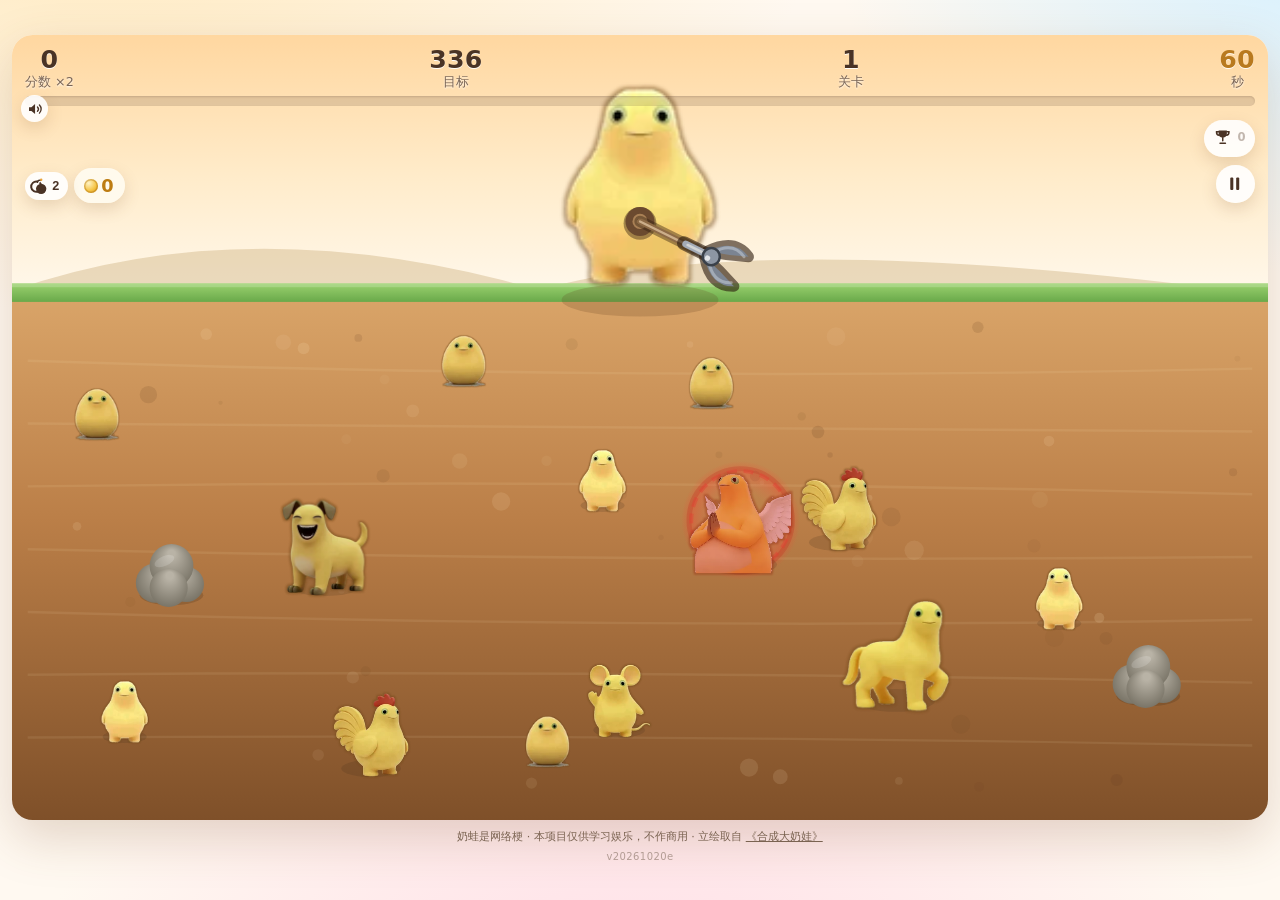
==== commit c0671aaf: "feat: 经济系统改版（奶蛙币平行账）+ 护符连击判定 + 根页直进游戏 - 新增与分数平行的奶蛙币：消费只扣币、分数不变、换局清零；5分=1币 - 石头图鉴改可累加(+25/本，封顶5本)，力量药" ====
--- a/miner/index.html
+++ b/miner/index.html
@@ -4,15 +4,15 @@
 <meta charset="utf-8">
 <meta name="viewport" content="width=device-width, initial-scale=1, maximum-scale=1, user-scalable=no, viewport-fit=cover">
 <meta name="theme-color" content="#fff9f1">
-<meta name="description" content="奶蛙矿工：国民小游戏「黄金矿工」的奶蛙版。甩钩抓宝，天使是炸弹别碰，大块头会挣脱。">
+<meta name="description" content="奶蛙矿工：国民小游戏「黄金矿工」的奶蛙版。甩钩抓宝，天使奶蛙是炸弹，大块头会挣脱。">
 <title>奶蛙矿工 · 奶蛙小游戏</title>
 <link rel="icon" type="image/webp" href="../assets/nai/nai01-blob.webp">
 <!-- 资源带 ?v= 版本号：这个静态站不发 Cache-Control / ETag，只给 Last-Modified，
      浏览器会按"启发式缓存"自己算过期时间，期间新代码根本不会下载下来 ——
      表现就是"线上明明更新了，我这台电脑还是老钩子"。
      换 URL 是最干脆的绕开方式：改了前端就顺手把下面这几处 v 一起改掉。 -->
-<meta name="miner-build" content="20261020d">
-<link rel="stylesheet" href="style.css?v=20261020d">
+<meta name="miner-build" content="20261020e">
+<link rel="stylesheet" href="style.css?v=20261020e">
 </head>
 <body>
 <div class="page">
@@ -40,11 +40,11 @@
         </div>
 
         <!-- 达标 = 可以收工了。
-             这既是提示，也是按钮：达标之后玩家自己决定"现在过关"还是"再挖几钩攒小卖部的钱"。
+             这既是提示，也是按钮：达标之后玩家自己决定"现在过关"还是"再挖几钩多攒点奶蛙币"。
              （旧版达标后只能干等，是玩家反馈里最刺眼的一条。） -->
         <button class="keep-hint" id="keepHint" type="button">
           <span class="kh-tick" aria-hidden="true">✓</span>
-          <span class="kh-text">已达标 · 结余 <b id="keepNum">0</b></span>
+          <span class="kh-text"><span id="keepLead">已达标 · 本关 +</span><b id="keepNum">0</b><span id="keepTail"> 币</span></span>
           <span class="kh-go" id="keepGo">收工过关</span>
           <span class="kh-key" aria-hidden="true">Enter</span>
         </button>
@@ -79,8 +79,12 @@
           </button>
         </div>
 
-        <!-- 炸药：手里拉着东西时按一下，当场炸掉、绳子立刻回来 -->
-        <button class="dyn" id="btnDyn" type="button" aria-label="引爆炸药">
+        <!-- 左上一排：炸药 + 奶蛙币。
+             两枚并排放在同一个 flex 行里，位置只由这一行决定 ——
+             各写各的 top 会在横竖屏切换时对不齐（em 跟着舞台字号变）。 -->
+        <div class="sky-row">
+          <!-- 炸药：手里拉着东西时按一下，当场炸掉、绳子立刻回来 -->
+          <button class="dyn" id="btnDyn" type="button" aria-label="引爆手里拉住的目标">
           <span class="dyn-body">
             <svg viewBox="0 0 24 24" width="100%" height="100%" aria-hidden="true">
               <path class="dy-bomb" d="M13.4 8.6a6.2 6.2 0 1 1-3.4-1.9" fill="none" stroke-width="2.4" stroke-linecap="round"/>
@@ -90,8 +94,16 @@
             </svg>
           </span>
           <b id="dynNum">0</b>
-          <span class="dyn-tip" id="dynTip">拉着东西时按这里（或 B 键）炸药</span>
-        </button>
+          <span class="dyn-tip" id="dynTip">引爆手里拉住的目标（B 键）</span>
+          </button>
+
+          <!-- 奶蛙币：纯读数，不能点。
+               不塞进顶部 HUD 是因为五个数排成一行时，中间那格正好压在奶蛙脑袋上（横屏），
+               而且币和分挨着容易看混。单独一枚金色胶囊，更像"另一种钱"。 -->
+          <span class="coin-pill" id="coinPill" aria-hidden="true">
+            <i class="coin-dot"></i><b id="hudCoin">0</b>
+          </span>
+        </div>
 
         <!-- ========== 暂停 / 设置 ==========
              开始页去掉了：打开就开矿。这里成了唯一能喘口气、也能换难度的地方。
@@ -99,8 +111,8 @@
              这种说了不算的半吊子状态。 -->
         <div class="overlay" id="ovPause">
           <div class="ov-card">
-            <div class="ov-title">歇一会儿</div>
-            <p class="ov-sub">切走页面会自动暂停，回来接着挖。</p>
+            <div class="ov-title">暂停</div>
+            <p class="ov-sub">切到其他页面会自动暂停。</p>
 
             <div class="preset" id="preset">
               <span class="preset-label">难度</span>
@@ -108,12 +120,12 @@
               <button type="button" data-preset="standard" class="on">标准<b>×2</b></button>
               <button type="button" data-preset="hard">硬核<b>×3</b></button>
             </div>
-            <p class="preset-note">换难度会重开一局 · 结算分 = 局内分 × 倍率</p>
+            <p class="preset-note">换难度即重开一局 · 结算分 = 局内分 × 倍率</p>
             <p class="swing-note" id="swingNote"></p>
 
             <ul class="quick-rules">
-              <li><b>越大越值钱</b>，也越重、拉回来越慢</li>
-              <li>天使奶蛙是炸弹 <b class="bad">−150</b>；钻石奶蛙 <b class="good">+600</b>，还加 5 秒</li>
+              <li>体型越大越值钱，回收也越慢</li>
+              <li>天使奶蛙是炸弹 <b class="bad">−150</b>；钻石奶蛙 <b class="good">+600</b> 并 +5 秒</li>
               <li><b>空格</b>／点击放钩 · <b>B</b> 引爆 · 达标后 <b>Enter</b> 收工</li>
             </ul>
 
@@ -125,7 +137,7 @@
         <!-- ========== 过关 ========== -->
         <div class="overlay" id="ovClear">
           <div class="ov-card">
-            <div class="ov-title win" id="clearTitle">过关！</div>
+            <div class="ov-title win" id="clearTitle">过关</div>
             <p class="ov-sub" id="clearSub"></p>
             <div class="tally" id="clearTally"></div>
             <button class="btn primary big" id="btnNext" type="button">下一关</button>
@@ -150,7 +162,7 @@
               </div>
               <div class="lb-name-row" id="overNameRow">
                 <input class="lb-name-input" id="overNameInput" type="text" maxlength="8"
-                       placeholder="留个名，这条就算你的" autocomplete="off" spellcheck="false"
+                       placeholder="输入名字" autocomplete="off" spellcheck="false"
                        enterkeyhint="done" aria-label="你的名字">
                 <button class="lb-save-btn" id="btnSaveName" type="button">上榜</button>
               </div>
@@ -171,7 +183,7 @@
         <div class="overlay" id="ovBoard">
           <div class="ov-card">
             <div class="ov-title board">排行榜</div>
-            <p class="ov-sub" id="boardSub">这台设备上的成绩 · 一局记一条 · 头像随机分配</p>
+            <p class="ov-sub" id="boardSub">本机记录 · 一局一条</p>
 
             <div class="board-name">
               <span class="ava board-ava" id="boardAva" aria-hidden="true"></span>
@@ -187,7 +199,7 @@
               <button type="button" data-board="level" role="tab">关卡</button>
               <button type="button" data-board="combo" role="tab">连击</button>
             </div>
-            <p class="board-note">总分榜比的是<b>结算分</b>：局内分 × 难度倍率（轻松 1 / 标准 2 / 硬核 3）。</p>
+            <p class="board-note">总分 = <b>结算分</b>（局内分 × 难度倍率：轻松 1 / 标准 2 / 硬核 3）</p>
 
             <!-- 列表自己滚，不带着整张卡一起滚：
                  不然想关掉的时候得先把一百行滑到底。 -->
@@ -197,9 +209,9 @@
               </div>
             </div>
             <p class="board-more" id="boardMore" hidden>下滑看更多 ↓</p>
-            <p class="board-empty" id="boardEmpty">榜上还是空的 —— 打完一局就会有一条。</p>
-
-            <button class="btn primary" id="btnBoardClose" type="button">回去挖矿</button>
+            <p class="board-empty" id="boardEmpty">本机暂无记录。</p>
+
+            <button class="btn primary" id="btnBoardClose" type="button">返回游戏</button>
           </div>
         </div>
 
@@ -210,20 +222,20 @@
             <p class="ov-sub" id="shopSub"></p>
 
             <div class="shop-wallet">
-              <span>手里 <b id="shopWallet">0</b></span>
-              <span>门槛 <b id="shopTarget">0</b></span>
-              <span class="hl">能动用 <b id="shopBudget">0</b></span>
+              <span class="hl"><i class="coin-dot" aria-hidden="true"></i>奶蛙币 <b id="shopWallet">0</b></span>
+              <span>本局已攒 <b id="shopEarned">0</b></span>
+              <span>分数 <b id="shopScore">0</b><em>未变</em></span>
             </div>
 
             <div class="shop-list" id="shopList"></div>
 
             <p class="shop-note">
-              买的就是<b>手里的分</b>，而分就是门槛 —— 所以买得越多，达标越慢。
-              东西也<b>只顶下一关</b>，不是永久升级。<br>
-              一共花掉 <b id="shopSpent">0</b> 分 · 下一关会带 <b id="shopDyn">0</b> 发炸药。
+              奶蛙币与分数<b>分开记账</b>：消费只扣币，<b>分数不变</b>。<br>
+              币按本关收入折算（5 分 = 1 枚），换局清零。<br>
+              本局花掉 <b id="shopSpent">0</b> 枚 · 下一关带 <b id="shopDyn">0</b> 发炸药。
             </p>
 
-            <button class="btn primary big" id="btnShopGo" type="button">出发，进下一关</button>
+            <button class="btn primary big" id="btnShopGo" type="button">进入下一关</button>
           </div>
         </div>
       </div>
@@ -237,9 +249,9 @@
   </main>
 </div>
 
-<script src="../common/sfx.js?v=20261020d"></script>
-<script src="logic.js?v=20261020d"></script>
-<script src="cloud.js?v=20261020d"></script>
-<script src="game.js?v=20261020d"></script>
+<script src="../common/sfx.js?v=20261020e"></script>
+<script src="logic.js?v=20261020e"></script>
+<script src="cloud.js?v=20261020e"></script>
+<script src="game.js?v=20261020e"></script>
 </body>
 </html>
--- a/miner/style.css
+++ b/miner/style.css
@@ -81,10 +81,26 @@
   color: #4a3325; text-shadow: 0 1px 0 rgba(255, 255, 255, .9);
   font-variant-numeric: tabular-nums;
 }
-.stat small { font-size: .68em; color: var(--ink-soft); margin-top: .15em; }
+.stat small { font-size: .68em; color: var(--ink-soft); margin-top: .15em; text-shadow: 0 1px 2px rgba(255, 255, 255, .95); }
 .stat.time b { color: var(--gold-dark); }
 .stat.time.urgent b { color: var(--bad); }
 .stat.time.urgent { animation: breathe .7s ease-in-out infinite; }
+/* 奶蛙币：和分数明显分开的一档颜色，别让人以为它也是分 */
+.stat.coin b { color: #c98a1e; }
+.stat.coin small { color: #c98a1e; }
+
+/* 奶蛙币胶囊：挂在炸药下面，纯读数。
+ * 位置跟炸药同一条左列（都在"天空"里，不会盖住土层里的东西）。 */
+.coin-pill {
+  display: flex; align-items: center; gap: .18em;
+  padding: .42em .62em .42em .55em; border-radius: 99px;
+  background: rgba(255, 251, 240, .94);
+  box-shadow: 0 6px 16px rgba(126, 84, 44, .18);
+  font-size: .95em; font-weight: 800; color: #bd7c12;
+  font-variant-numeric: tabular-nums;
+}
+.coin-pill .coin-dot { width: .78em; height: .78em; margin-right: 0; }
+.coin-pill.bump { animation: pop .3s ease-out; }
 
 .bar {
   margin-top: 0.35em; height: 0.55em; border-radius: 99px;
@@ -121,6 +137,11 @@
   padding: .1em .45em; border-radius: 99px; margin-left: .15em;
 }
 .combo-chip.hot { animation: pop .28s ease-out; }
+/* 空勾护符生效：连击牌闪一下金边，告诉玩家"这一下没断，是护符顶的" */
+.combo-chip.saved {
+  box-shadow: 0 0 0 2px var(--gold), 0 6px 16px rgba(126, 84, 44, .18);
+  animation: pop .3s ease-out;
+}
 
 /* ---------- 右上工具（排行榜 / 暂停）----------
  * 和左上的静音、炸药同一套白药丸：圆角、浅投影、压在天空层。
@@ -165,11 +186,16 @@
 
 /* ---------- 炸药 ---------- */
 /*
- * 放在静音下面，都在"天空"里（天空没有可抓的东西），
+ * 和奶蛙币并排放在 .sky-row 里，都在"天空"（天空没有可抓的东西），
  * 这样按钮绝不会盖住土层里的宝物导致误抓。
+ * 行负责定位，按钮自己不再绝对定位 —— 否则两个 top 在横竖屏切换时会错位。
  */
+.sky-row {
+  position: absolute; left: 0.7em; top: 7.1em;
+  display: flex; align-items: center; gap: .34em;
+}
 .dyn {
-  position: absolute; left: 0.7em; top: 7.1em;
+  position: relative;
   display: flex; align-items: center; gap: .12em;
   padding: .3em .55em .3em .3em; border: 0; cursor: pointer;
   border-radius: 99px;
@@ -238,7 +264,9 @@
   box-shadow: 0 6px 16px rgba(0, 0, 0, .22);
   cursor: default; animation: none;
 }
-.keep-hint.locked .kh-go { background: rgba(255, 255, 255, .18); color: #eef2f6; }
+/* 锁定态不是"已达标"：勾和"收工"都不该出现，只留一句还差多少分 */
+.keep-hint.locked .kh-tick,
+.keep-hint.locked .kh-go { display: none; }
 .keep-hint.locked .kh-key { display: none; }
 .kh-tick { font-size: 1.05em; line-height: 1; }
 .kh-go {
@@ -385,6 +413,7 @@
 }
 .tally span b { font-size: 1.25em; color: var(--ink); font-variant-numeric: tabular-nums; }
 .tally span.good b { color: var(--good); }
+.tally span.coin b { color: #c98a1e; }
 .tally span.bad b { color: var(--bad); }
 
 .foot {
@@ -406,7 +435,7 @@
   -webkit-background-clip: text; background-clip: text;
 }
 .shop-wallet {
-  display: flex; justify-content: space-between; gap: .4em;
+  display: flex; align-items: center; justify-content: space-between; gap: .4em;
   margin: 0 0 .7em; padding: .42em .6em; border-radius: .6em;
   background: rgba(126, 84, 44, .08);
   font-size: .74em; color: var(--ink-soft);
@@ -414,6 +443,15 @@
 .shop-wallet b { color: var(--ink); font-variant-numeric: tabular-nums; }
 .shop-wallet .hl { color: var(--gold-dark); }
 .shop-wallet .hl b { color: var(--gold-dark); }
+.shop-wallet em { font-style: normal; font-size: .86em; color: var(--good); margin-left: .22em; }
+
+/* 一枚"币"的小图标：界面里所有价格前都挂它，和分数区分开 */
+.coin-dot {
+  display: inline-block; width: .72em; height: .72em; margin-right: .22em;
+  border-radius: 50%; vertical-align: -.06em;
+  background: radial-gradient(circle at 34% 30%, #fff3c4, #f5c445 55%, #d08a12);
+  box-shadow: inset 0 0 0 .08em rgba(160, 100, 10, .35);
+}
 
 .shop-list { display: grid; grid-template-columns: 1fr; gap: .5em; margin: 0 0 .7em; text-align: left; }
 .shop-item {
@@ -423,7 +461,7 @@
   border: 1px solid rgba(126, 84, 44, .1);
 }
 .shop-item.off { opacity: .62; }
-.si-head { display: flex; align-items: center; gap: .4em; }
+.si-head { display: flex; align-items: center; gap: .4em; flex-wrap: wrap; }
 .si-head b { font-size: .86em; font-weight: 700; }
 .si-tag {
   font-style: normal; font-size: .62em; font-weight: 700; color: #fff;
@@ -435,16 +473,22 @@
   margin-left: auto; font-size: .84em; font-weight: 700; color: var(--gold-dark);
   font-variant-numeric: tabular-nums;
 }
-.si-price i { font-style: normal; font-size: .78em; margin-right: .05em; }
-.si-desc { margin: .35em 0 0; font-size: .72em; line-height: 1.6; color: var(--ink); }
-.si-hint { margin: .2em 0 0; font-size: .66em; line-height: 1.55; color: var(--ink-soft); }
-.si-why { margin: .22em 0 0; font-size: .66em; line-height: 1.5; color: var(--bad); }
+.si-price i {
+  display: inline-block; width: .62em; height: .62em; margin-right: .18em;
+  border-radius: 50%; vertical-align: -.04em;
+  background: radial-gradient(circle at 34% 30%, #fff3c4, #f5c445 55%, #d08a12);
+  box-shadow: inset 0 0 0 .07em rgba(160, 100, 10, .35);
+}
+.si-desc { margin: .3em 0 0; font-size: .72em; line-height: 1.55; color: var(--ink); }
+.si-hint { margin: .12em 0 0; font-size: .66em; line-height: 1.5; color: var(--ink-soft); }
+.si-why { margin: .18em 0 0; font-size: .66em; line-height: 1.5; color: var(--bad); }
+/* 买按钮在标题行右边，是一枚胶囊而不是整行大按钮 —— 五件商品才塞得下 */
 .si-buy {
-  display: block; width: 100%; margin-top: .5em;
-  font: inherit; font-size: .76em; font-weight: 700; letter-spacing: .04em;
-  padding: .42em 1em; border: 0; border-radius: .6em; cursor: pointer;
+  flex: 0 0 auto; margin-left: .45em;
+  font: inherit; font-size: .74em; font-weight: 700; letter-spacing: .04em;
+  padding: .34em .9em; border: 0; border-radius: 99px; cursor: pointer;
   color: #fff; background: linear-gradient(135deg, #ffb347, #e8912a);
-  box-shadow: 0 6px 14px rgba(232, 145, 42, .3);
+  box-shadow: 0 4px 10px rgba(232, 145, 42, .28);
   transition: transform .16s cubic-bezier(.22, 1, .36, 1), box-shadow .16s;
 }
 .si-buy:active { transform: scale(.97); }
@@ -457,6 +501,11 @@
   color: var(--ink-soft); text-align: left;
 }
 .shop-note b { color: var(--gold-dark); }
+
+/* 五件商品在小屏上仍可能超高：钱包和「出发」始终留在卡里，只有清单自己滚。
+ * 没有这层兜底时，375×667 的老机器上最后一件商品会被推到卡外。 */
+#ovShop .ov-card { display: flex; flex-direction: column; overflow: hidden; }
+#ovShop .shop-list { flex: 0 1 auto; min-height: 0; overflow-y: auto; -webkit-overflow-scrolling: touch; }
 
 /* ---------- 排行榜 ----------
  * 两个入口共用一套视觉：开始页底部一枚胶囊（排行榜），结算卡上一块上榜区。
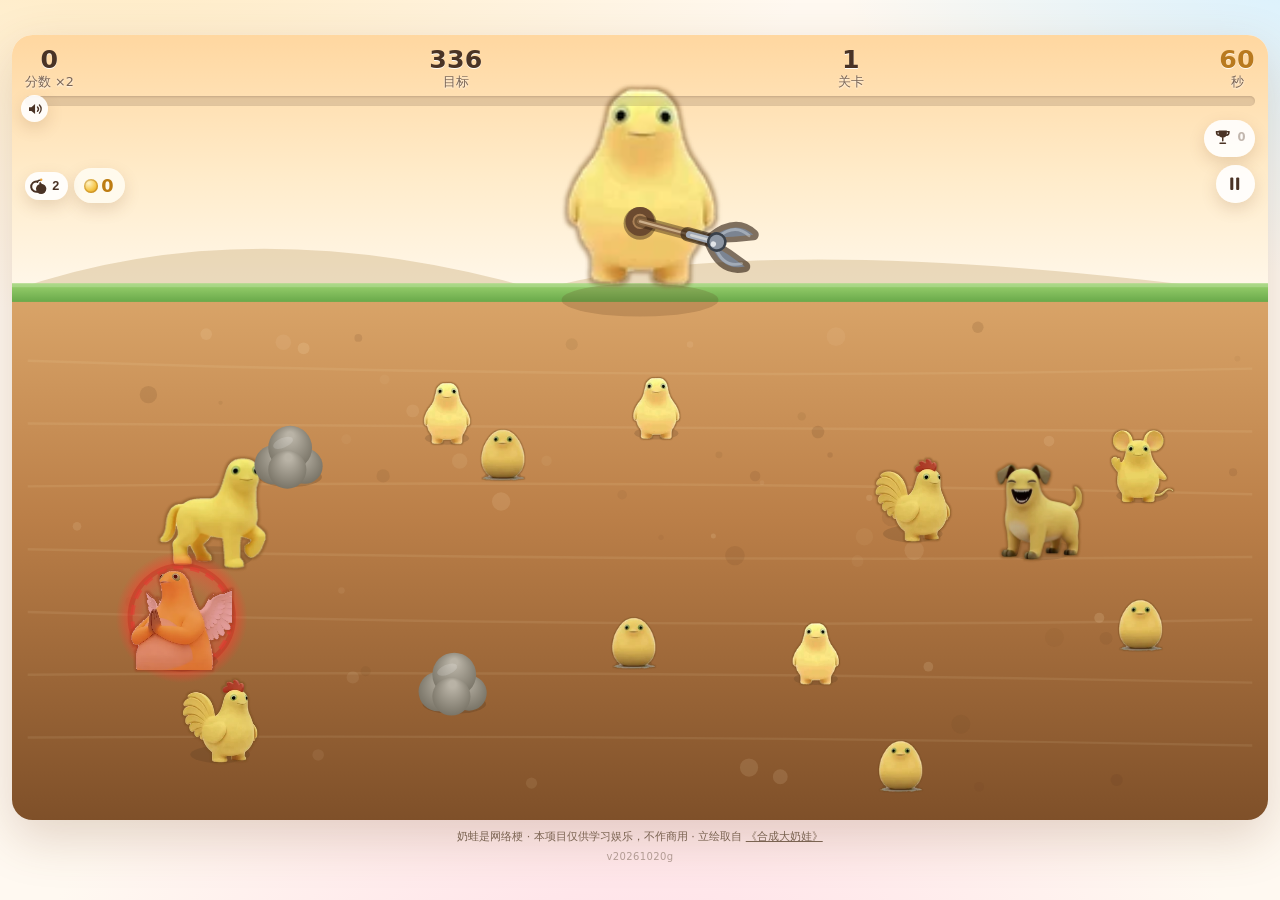
==== commit abd75d7c: "feat: 落地页加难度三选+只读排行榜；难度加调(摆速/挣脱爬升)并修复挣脱复利 - 根 landing：难度三选(轻松/标准/硬核 ×1/×2/×3)，开始按钮带 ?preset= 进入游戏 - " ====
--- a/miner/index.html
+++ b/miner/index.html
@@ -11,8 +11,8 @@
      浏览器会按"启发式缓存"自己算过期时间，期间新代码根本不会下载下来 ——
      表现就是"线上明明更新了，我这台电脑还是老钩子"。
      换 URL 是最干脆的绕开方式：改了前端就顺手把下面这几处 v 一起改掉。 -->
-<meta name="miner-build" content="20261020e">
-<link rel="stylesheet" href="style.css?v=20261020e">
+<meta name="miner-build" content="20261020g">
+<link rel="stylesheet" href="style.css?v=20261020g">
 </head>
 <body>
 <div class="page">
@@ -249,9 +249,9 @@
   </main>
 </div>
 
-<script src="../common/sfx.js?v=20261020e"></script>
-<script src="logic.js?v=20261020e"></script>
-<script src="cloud.js?v=20261020e"></script>
-<script src="game.js?v=20261020e"></script>
+<script src="../common/sfx.js?v=20261020g"></script>
+<script src="logic.js?v=20261020g"></script>
+<script src="cloud.js?v=20261020g"></script>
+<script src="game.js?v=20261020g"></script>
 </body>
 </html>
